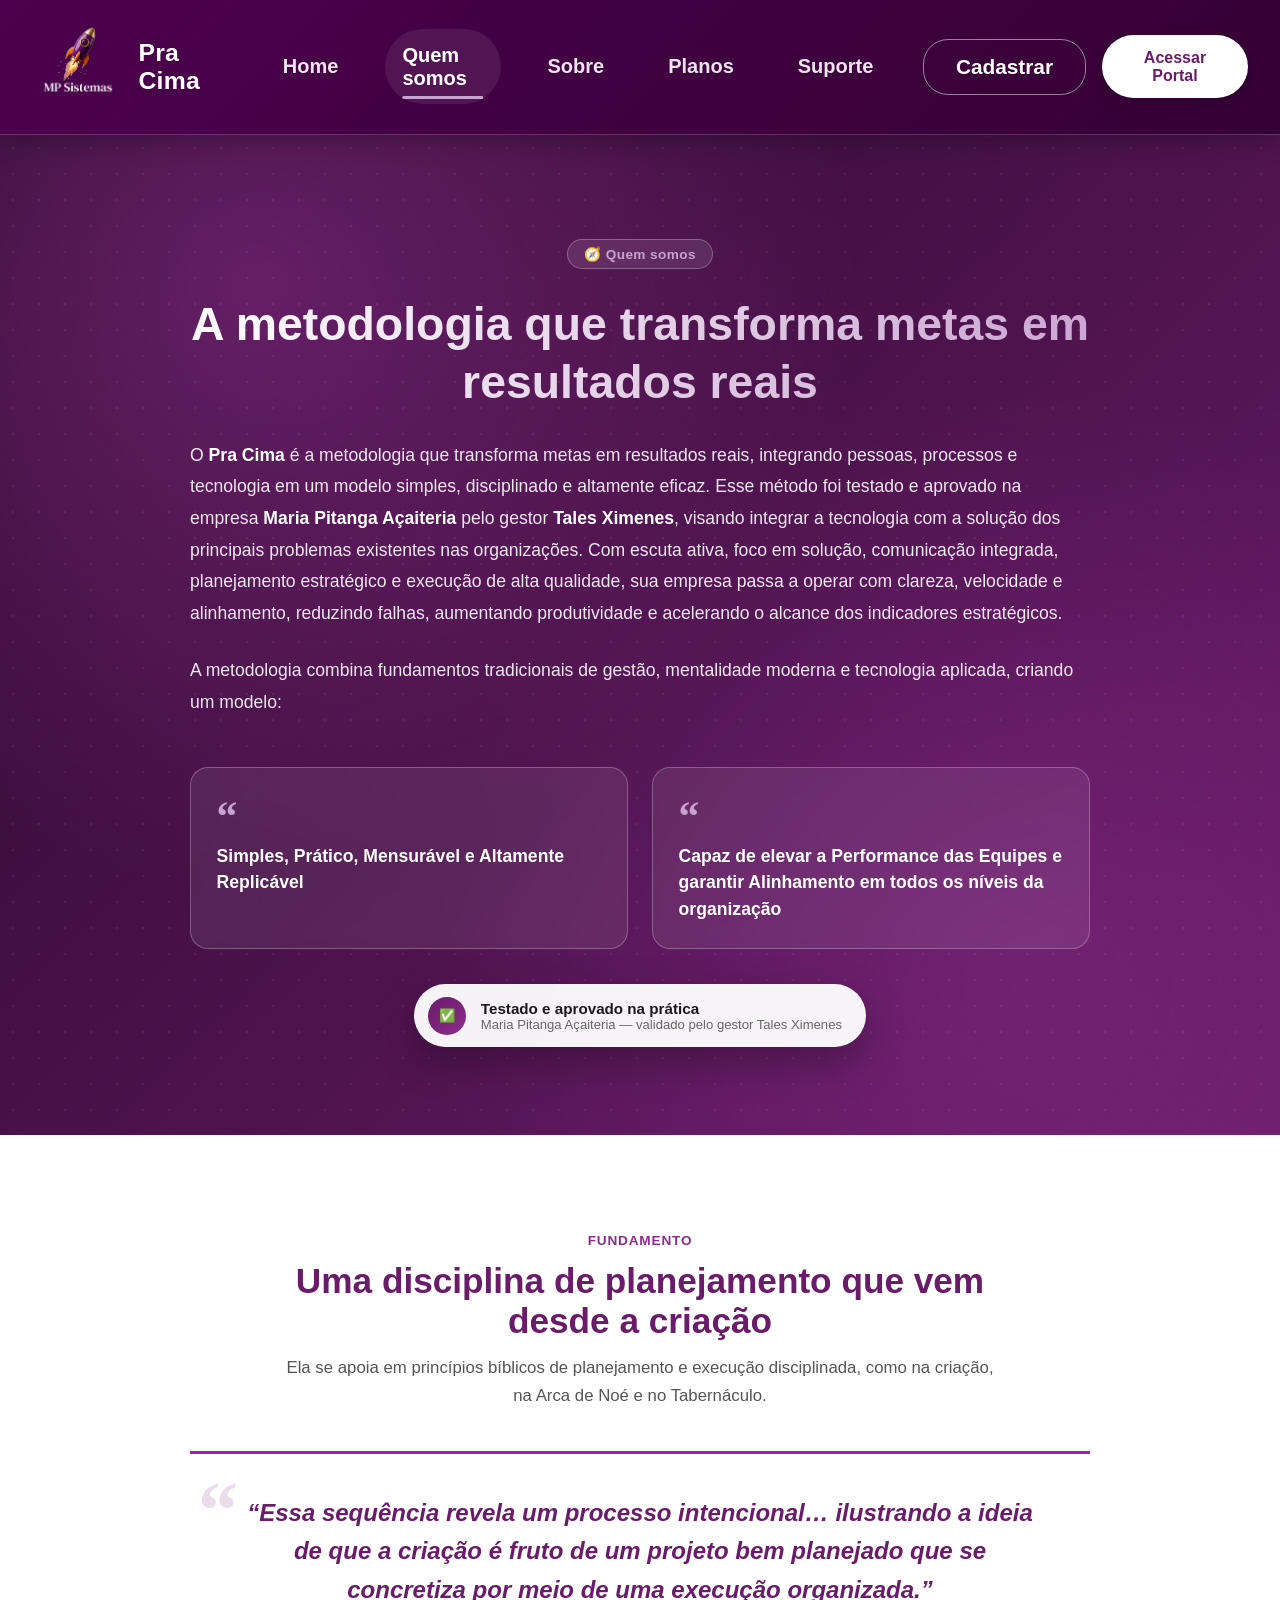
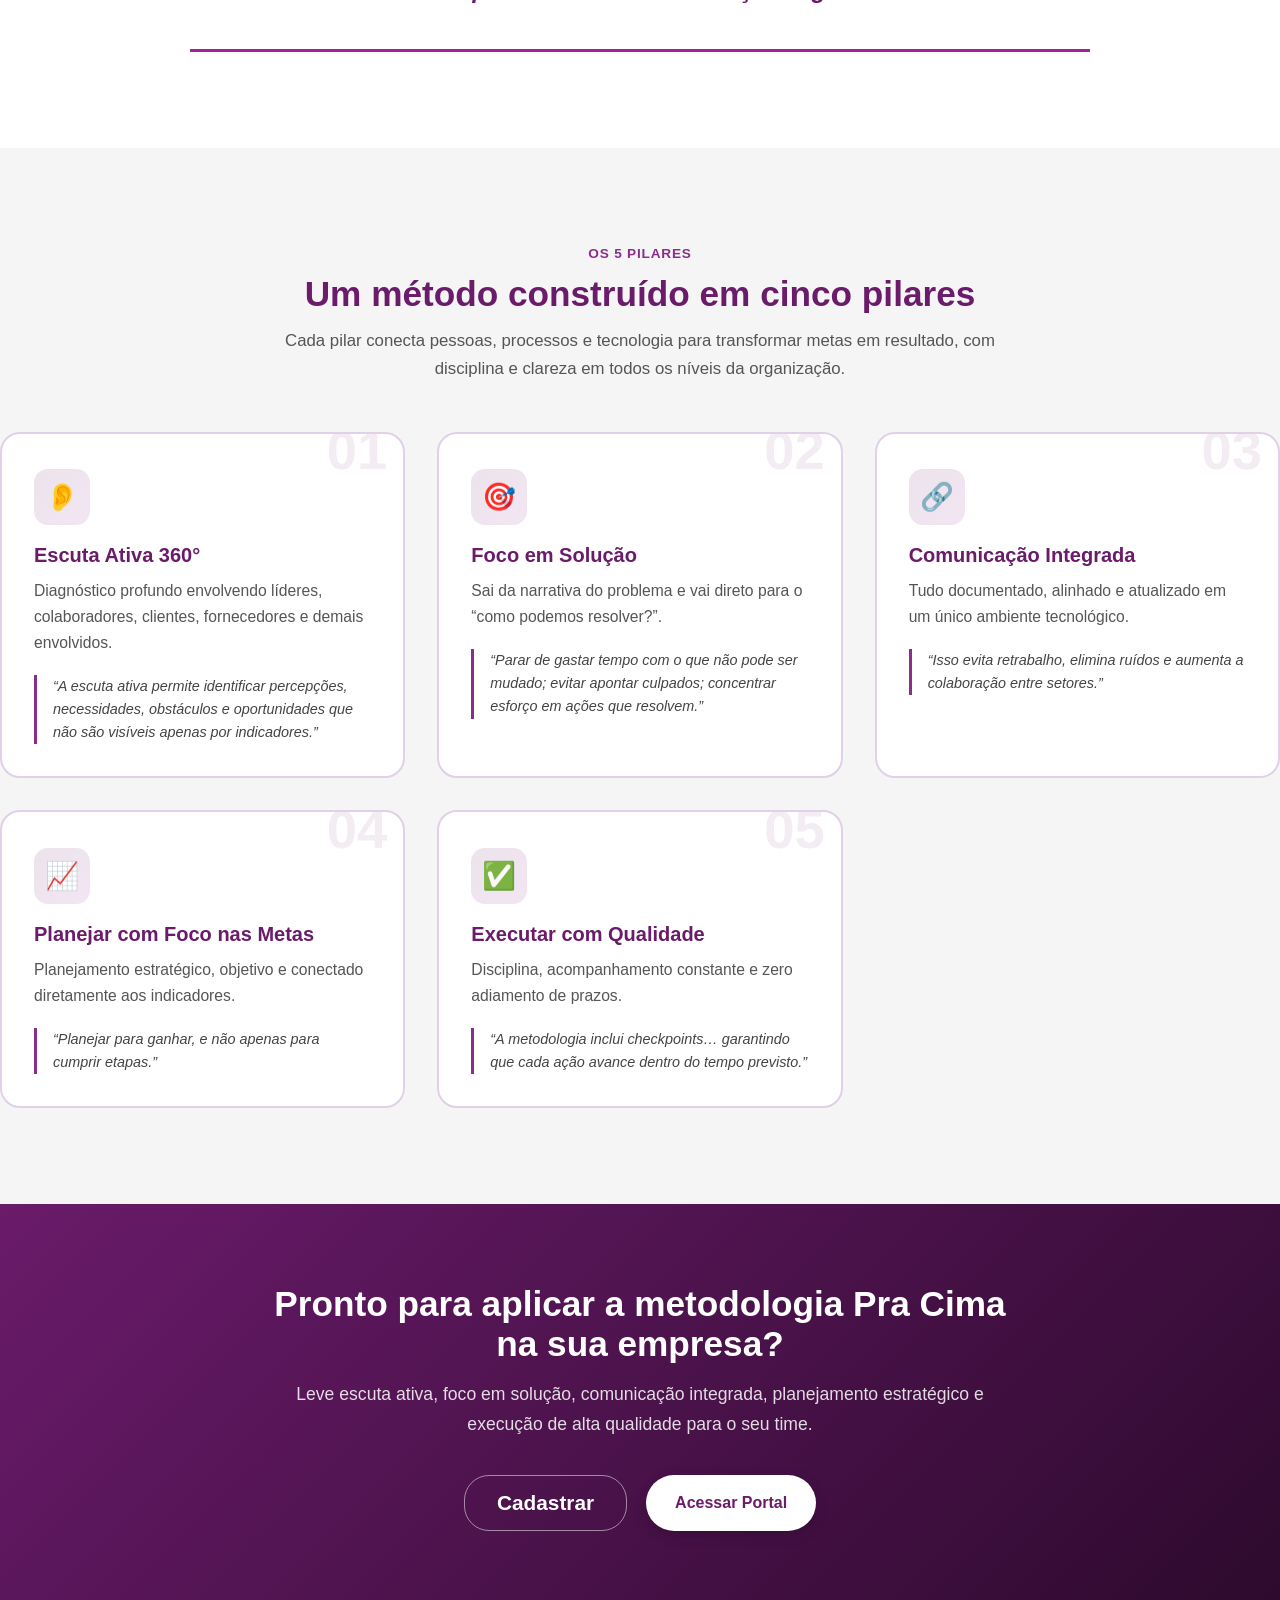
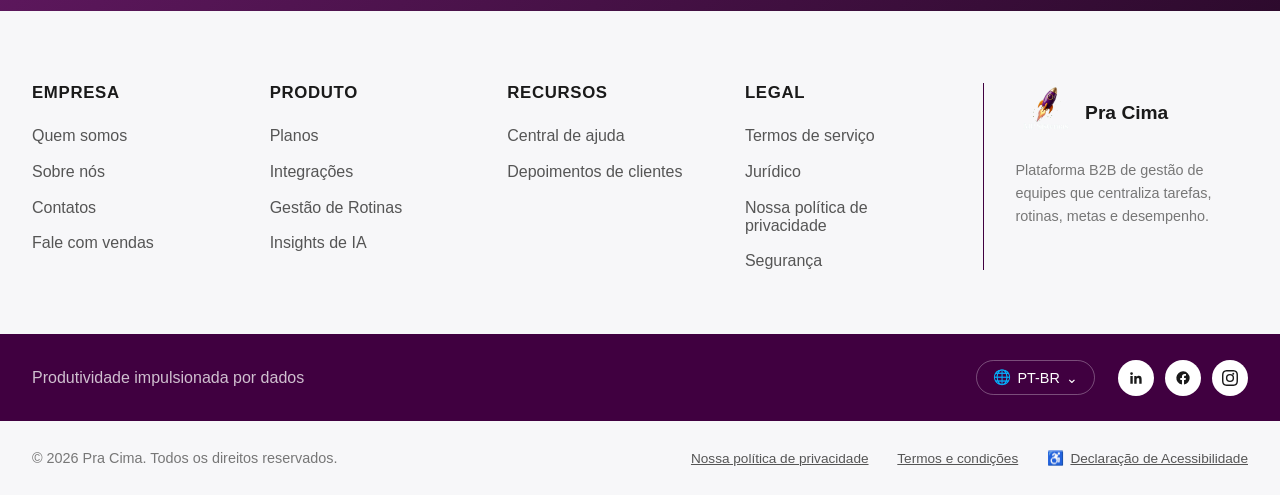
==== quemsomos.html @ 0fac8af0 "ajustes" ====
<!DOCTYPE html>
<html lang="pt-BR">
<head>
    <meta charset="UTF-8">
    <meta name="viewport" content="width=device-width, initial-scale=1.0">
    <title>Quem Somos | Pra Cima — A Metodologia</title>
    <link rel="stylesheet" href="style.css">
    <link rel="stylesheet" href="hero-styles.css">
    <link rel="stylesheet" href="sobre-styles.css">
    <link rel="stylesheet" href="quemsomos-styles.css">
</head>
<body>
    <!-- Header e Navegação -->
    <header class="header">
        <div class="container header-inner">
            <a href="index.html#home" class="logo">
                <img src="img/pracima.png" alt="Pra Cima Logo">
                <span>Pra Cima</span>
            </a>

            <nav class="navbar">
                <a href="index.html#home" class="nav-link">Home</a>
                <a href="quemsomos.html" class="nav-link active">Quem somos</a>
                <a href="sobre.html" class="nav-link">Sobre</a>
                <a href="index.html#planos" class="nav-link">Planos</a>
                <a href="index.html#contatos" class="nav-link">Suporte</a>
            </nav>

            <div class="header-actions">
                <button class="btn-cadastro">Cadastrar</button>
                <button class="btn-portal">Acessar Portal</button>
            </div>
        </div>
    </header>

    <!-- Hero Quem Somos -->
    <section class="quem-hero">
        <div class="container quem-hero-content">
            <span class="about-eyebrow">🧭 Quem somos</span>
            <h1>A metodologia que transforma metas em resultados reais</h1>

            <p class="quem-hero-lead">
                O <strong>Pra Cima</strong> é a metodologia que transforma metas em resultados reais, integrando
                pessoas, processos e tecnologia em um modelo simples, disciplinado e altamente eficaz. Esse método
                foi testado e aprovado na empresa <strong>Maria Pitanga Açaiteria</strong> pelo gestor
                <strong>Tales Ximenes</strong>, visando integrar a tecnologia com a solução dos principais problemas
                existentes nas organizações. Com escuta ativa, foco em solução, comunicação integrada, planejamento
                estratégico e execução de alta qualidade, sua empresa passa a operar com clareza, velocidade e
                alinhamento, reduzindo falhas, aumentando produtividade e acelerando o alcance dos indicadores
                estratégicos.
            </p>

            <p class="quem-hero-lead">
                A metodologia combina fundamentos tradicionais de gestão, mentalidade moderna e tecnologia aplicada,
                criando um modelo:
            </p>

            <div class="quem-quote-row">
                <blockquote class="quem-quote">
                    <span class="quem-quote-mark">“</span>
                    Simples, Prático, Mensurável e Altamente Replicável
                </blockquote>
                <blockquote class="quem-quote">
                    <span class="quem-quote-mark">“</span>
                    Capaz de elevar a Performance das Equipes e garantir Alinhamento em todos os níveis da organização
                </blockquote>
            </div>

            <div class="quem-case">
                <span class="quem-case-icon">✅</span>
                <div>
                    <strong>Testado e aprovado na prática</strong>
                    <span>Maria Pitanga Açaiteria — validado pelo gestor Tales Ximenes</span>
                </div>
            </div>
        </div>
    </section>

    <!-- Fundamento -->
    <section class="quem-foundation">
        <div class="container section-heading">
            <span class="eyebrow">Fundamento</span>
            <h2>Uma disciplina de planejamento que vem desde a criação</h2>
            <p>
                Ela se apoia em princípios bíblicos de planejamento e execução disciplinada, como na criação,
                na Arca de Noé e no Tabernáculo.
            </p>
        </div>
        <div class="container">
            <blockquote class="quem-big-quote">
                “Essa sequência revela um processo intencional… ilustrando a ideia de que a criação é fruto de um
                projeto bem planejado que se concretiza por meio de uma execução organizada.”
            </blockquote>
        </div>
    </section>

    <!-- Os 5 Pilares -->
    <section class="pillars-section">
        <div class="container section-heading">
            <span class="eyebrow">Os 5 Pilares</span>
            <h2>Um método construído em cinco pilares</h2>
            <p>
                Cada pilar conecta pessoas, processos e tecnologia para transformar metas em resultado, com
                disciplina e clareza em todos os níveis da organização.
            </p>
        </div>

        <div class="container pillars-grid">
            <div class="pillar-card">
                <span class="pillar-number">01</span>
                <div class="pillar-icon">👂</div>
                <h3>Escuta Ativa 360°</h3>
                <p>
                    Diagnóstico profundo envolvendo líderes, colaboradores, clientes, fornecedores e demais
                    envolvidos.
                </p>
                <blockquote class="pillar-quote">
                    “A escuta ativa permite identificar percepções, necessidades, obstáculos e oportunidades que
                    não são visíveis apenas por indicadores.”
                </blockquote>
            </div>

            <div class="pillar-card">
                <span class="pillar-number">02</span>
                <div class="pillar-icon">🎯</div>
                <h3>Foco em Solução</h3>
                <p>
                    Sai da narrativa do problema e vai direto para o “como podemos resolver?”.
                </p>
                <blockquote class="pillar-quote">
                    “Parar de gastar tempo com o que não pode ser mudado; evitar apontar culpados; concentrar
                    esforço em ações que resolvem.”
                </blockquote>
            </div>

            <div class="pillar-card">
                <span class="pillar-number">03</span>
                <div class="pillar-icon">🔗</div>
                <h3>Comunicação Integrada</h3>
                <p>
                    Tudo documentado, alinhado e atualizado em um único ambiente tecnológico.
                </p>
                <blockquote class="pillar-quote">
                    “Isso evita retrabalho, elimina ruídos e aumenta a colaboração entre setores.”
                </blockquote>
            </div>

            <div class="pillar-card">
                <span class="pillar-number">04</span>
                <div class="pillar-icon">📈</div>
                <h3>Planejar com Foco nas Metas</h3>
                <p>
                    Planejamento estratégico, objetivo e conectado diretamente aos indicadores.
                </p>
                <blockquote class="pillar-quote">
                    “Planejar para ganhar, e não apenas para cumprir etapas.”
                </blockquote>
            </div>

            <div class="pillar-card">
                <span class="pillar-number">05</span>
                <div class="pillar-icon">✅</div>
                <h3>Executar com Qualidade</h3>
                <p>
                    Disciplina, acompanhamento constante e zero adiamento de prazos.
                </p>
                <blockquote class="pillar-quote">
                    “A metodologia inclui checkpoints… garantindo que cada ação avance dentro do tempo previsto.”
                </blockquote>
            </div>
        </div>
    </section>

    <!-- CTA final -->
    <section class="about-cta">
        <div class="container">
            <h2>Pronto para aplicar a metodologia Pra Cima na sua empresa?</h2>
            <p>Leve escuta ativa, foco em solução, comunicação integrada, planejamento estratégico e execução de alta qualidade para o seu time.</p>
            <div class="about-cta-actions">
                <button class="btn-cadastro">Cadastrar</button>
                <button class="btn-portal">Acessar Portal</button>
            </div>
        </div>
    </section>

    <!-- Footer -->
    <footer class="footer">
        <div class="footer-columns-wrap container">
            <div class="footer-col">
                <h4 class="footer-col-title">Empresa</h4>
                <a href="quemsomos.html" class="footer-link">Quem somos</a>
                <a href="sobre.html" class="footer-link">Sobre nós</a>
                <a href="index.html#contatos" class="footer-link">Contatos</a>
                <a href="#" class="footer-link">Fale com vendas</a>
            </div>

            <div class="footer-col">
                <h4 class="footer-col-title">Produto</h4>
                <a href="index.html#planos" class="footer-link">Planos</a>
                <a href="#" class="footer-link">Integrações</a>
                <a href="#" class="footer-link">Gestão de Rotinas</a>
                <a href="#" class="footer-link">Insights de IA</a>
            </div>

            <div class="footer-col">
                <h4 class="footer-col-title">Recursos</h4>
                <a href="#" class="footer-link">Central de ajuda</a>
                <a href="#" class="footer-link">Depoimentos de clientes</a>
            </div>

            <div class="footer-col">
                <h4 class="footer-col-title">Legal</h4>
                <a href="#" class="footer-link">Termos de serviço</a>
                <a href="#" class="footer-link">Jurídico</a>
                <a href="#" class="footer-link">Nossa política de privacidade</a>
                <a href="#" class="footer-link">Segurança</a>
            </div>

            <div class="footer-col footer-col-brand">
                <div class="footer-brand">
                    <img src="img/pracima.png" alt="Pra Cima Logo">
                    <span>Pra Cima</span>
                </div>
                <p class="footer-brand-desc">Plataforma B2B de gestão de equipes que centraliza tarefas, rotinas, metas e desempenho.</p>
            </div>
        </div>

        <div class="footer-brandbar">
            <div class="footer-brandbar-inner container">
                <span class="footer-brand-tagline">Produtividade impulsionada por dados</span>

                <div class="footer-brandbar-right">
                    <div class="footer-lang">
                        <span aria-hidden="true">🌐</span>
                        <span>PT-BR</span>
                        <span aria-hidden="true">⌄</span>
                    </div>

                    <div class="footer-socials">
                        <a href="#" class="footer-social-link" aria-label="LinkedIn">
                            <svg viewBox="0 0 24 24" width="16" height="16" fill="currentColor"><path d="M20.45 20.45h-3.55v-5.57c0-1.33-.02-3.03-1.85-3.03-1.85 0-2.14 1.45-2.14 2.94v5.66H9.36V9h3.41v1.56h.05c.48-.9 1.64-1.85 3.37-1.85 3.6 0 4.27 2.37 4.27 5.45v6.29zM5.34 7.43a2.06 2.06 0 1 1 0-4.12 2.06 2.06 0 0 1 0 4.12zM7.12 20.45H3.56V9h3.56v11.45z"/></svg>
                        </a>
                        <a href="#" class="footer-social-link" aria-label="Facebook">
                            <svg viewBox="0 0 24 24" width="16" height="16" fill="currentColor"><path d="M22 12a10 10 0 1 0-11.56 9.88v-6.99H7.9V12h2.54V9.8c0-2.5 1.49-3.89 3.78-3.89 1.1 0 2.24.2 2.24.2v2.46H15.2c-1.24 0-1.63.77-1.63 1.56V12h2.78l-.44 2.89h-2.34v6.99A10 10 0 0 0 22 12z"/></svg>
                        </a>
                        <a href="#" class="footer-social-link" aria-label="Instagram">
                            <svg viewBox="0 0 24 24" width="16" height="16" fill="currentColor"><path d="M12 2.16c3.2 0 3.58.01 4.85.07 1.17.05 1.8.25 2.22.41.56.22.96.48 1.38.9.42.42.68.82.9 1.38.16.42.36 1.05.41 2.22.06 1.27.07 1.65.07 4.85s-.01 3.58-.07 4.85c-.05 1.17-.25 1.8-.41 2.22-.22.56-.48.96-.9 1.38-.42.42-.82.68-1.38.9-.42.16-1.05.36-2.22.41-1.27.06-1.65.07-4.85.07s-3.58-.01-4.85-.07c-1.17-.05-1.8-.25-2.22-.41-.56-.22-.96-.48-1.38-.9-.42-.42-.68-.82-.9-1.38-.16-.42-.36-1.05-.41-2.22-.06-1.27-.07-1.65-.07-4.85s.01-3.58.07-4.85c.05-1.17.25-1.8.41-2.22.22-.56.48-.96.9-1.38.42-.42.82-.68 1.38-.9.42-.16 1.05-.36 2.22-.41 1.27-.06 1.65-.07 4.85-.07zM12 0C8.74 0 8.33.01 7.05.07c-1.28.06-2.15.26-2.91.56-.79.31-1.46.72-2.13 1.38-.66.67-1.07 1.34-1.38 2.13-.3.76-.5 1.63-.56 2.91C.01 8.33 0 8.74 0 12s.01 3.67.07 4.95c.06 1.28.26 2.15.56 2.91.31.79.72 1.46 1.38 2.13.67.66 1.34 1.07 2.13 1.38.76.3 1.63.5 2.91.56 1.28.06 1.69.07 4.95.07s3.67-.01 4.95-.07c1.28-.06 2.15-.26 2.91-.56.79-.31 1.46-.72 2.13-1.38.66-.67 1.07-1.34 1.38-2.13.3-.76.5-1.63.56-2.91.06-1.28.07-1.69.07-4.95s-.01-3.67-.07-4.95c-.06-1.28-.26-2.15-.56-2.91-.31-.79-.72-1.46-1.38-2.13-.67-.66-1.34-1.07-2.13-1.38-.76-.3-1.63-.5-2.91-.56C15.67.01 15.26 0 12 0zm0 5.84A6.16 6.16 0 1 0 12 18.16 6.16 6.16 0 0 0 12 5.84zm0 10.16A4 4 0 1 1 12 8a4 4 0 0 1 0 8zm6.41-10.44a1.44 1.44 0 1 1-2.88 0 1.44 1.44 0 0 1 2.88 0z"/></svg>
                        </a>
                    </div>
                </div>
            </div>
        </div>

        <div class="footer-bottom container">
            <p class="footer-copy">© 2026 Pra Cima. Todos os direitos reservados.</p>

            <div class="footer-bottom-links">
                <a href="#" class="footer-legal-link">Nossa política de privacidade</a>
                <a href="#" class="footer-legal-link">Termos e condições</a>
                <span class="footer-legal-a11y">
                    <span aria-hidden="true">♿</span>
                    <a href="#" class="footer-legal-link">Declaração de Acessibilidade</a>
                </span>
            </div>
        </div>
    </footer>
</body>
</html>
---- style.css ----
* {
    margin: 0;
    padding: 0;
    box-sizing: border-box;
}

:root {
    --primary-purple: #6a1b6a;
    --secondary-purple: #8b2e8b;
    --light-purple: #c8a2d0;
    --dark-text: #1a1a1a;
    --light-text: #ffffff;
    --border-color: #a020a0;
}

body {
    font-family: 'Segoe UI', Tahoma, Geneva, Verdana, sans-serif;
    background-color: #f5f5f5;
}

/* Header e Navegação */
.header {
    background: linear-gradient(135deg, #4d004d 0%, #350035 100%);
    padding: 1.3rem 0;
    border-bottom: 1px solid rgba(200, 162, 208, 0.3);
    box-shadow: 0 4px 25px rgba(0, 0, 0, 0.3);
    position: sticky;
    top: 0;
    z-index: 100;
}

.header .container {
    display: flex;
    justify-content: space-between;
    align-items: center;
    max-width: 1400px;
    margin: 0 auto;
    padding: 0 2rem;
}

.header-inner {
    display: grid;
    grid-template-columns: auto 1fr auto;
    align-items: center;
    gap: 2rem;
}
 
.logo {
    display: flex;
    align-items: center;
    gap: 0.9rem;
    color: var(--light-text);
    font-size: 1.55rem;
    font-weight: bold;
    letter-spacing: 0.01em;
    text-decoration: none;
}

.logo img {
    height: 92px;
    width: auto;
    border-radius: 50%;
}

.navbar {
    display: flex;
    justify-content: center;
    align-items: center;
    gap: 1.8rem;
}

.nav-link {
    position: relative;
    color: rgba(255, 255, 255, 0.9);
    text-decoration: none;
    font-size: 1.25rem;
    font-weight: 600;
    padding: 0.9rem 1.1rem;
    border-radius: 999px;
    transition: all 0.25s ease;
}

.nav-link::after {
    content: '';
    position: absolute;
    left: 50%;
    bottom: 0.35rem;
    transform: translateX(-50%);
    width: 0;
    height: 3px;
    border-radius: 999px;
    background: var(--light-purple);
    transition: width 0.25s ease;
}

.nav-link:hover,
.nav-link.active {
    color: var(--light-text);
    background: rgba(255, 255, 255, 0.08);
}

.nav-link:hover::after,
.nav-link.active::after {
    width: 70%;
}

.header-actions {
    display: flex;
    align-items: center;
    gap: 1rem;
}

.btn-cadastro,
.btn-portal {
    border: none;
    cursor: pointer;
    font-weight: 700;
    border-radius: 999px;
    transition: all 0.25s ease;
}

.btn-cadastro {
    background: rgba(255, 255, 255, 0.08);
    color: rgba(255, 255, 255, 0.95);
    border: 1px solid rgba(255, 255, 255, 0.2);
    padding: 0.85rem 1.8rem;
    font-size: 1rem;
}

.btn-cadastro:hover {
    background: rgba(255, 255, 255, 0.18);
}

.btn-portal {
    background: var(--light-text);
    color: var(--primary-purple);
    padding: 0.85rem 1.8rem;
    font-size: 1rem;
    box-shadow: 0 4px 14px rgba(0, 0, 0, 0.18);
}

.btn-portal:hover {
    background: var(--light-purple);
    color: var(--light-text);
    transform: translateY(-1px);
    box-shadow: 0 8px 22px rgba(0, 0, 0, 0.25);
}

/* Hero Section */
.hero {
    position: relative;
    min-height: 100vh;
    display: flex;
    align-items: center;
    padding: 3rem 0;
    overflow: hidden;
}

.hero-background {
    position: absolute;
    top: 0;
    left: 0;
    width: 100%;
    height: 100%;
    background-size: cover;
    background-position: center;
    background-repeat: no-repeat;
    z-index: 1;
}

.hero-background::after {
    content: '';
    position: absolute;
    top: 0;
    left: 0;
    right: 0;
    bottom: 0;
    background: linear-gradient(to right, rgba(0, 0, 0, 0.3), transparent);
}

.hero .container {
    position: relative;
    z-index: 2;
    max-width: 1400px;
    margin: 0 auto;
    padding: 0 2rem;
}

.hero-content {
    display: grid;
    grid-template-columns: 1fr 1fr;
    gap: 3rem;
    align-items: center;
}

.hero-left {
    /* Conteúdo textual da hero section */
}

.hero-right {
    background: rgba(0, 0, 0, 0.7);
    border: 2px solid var(--border-color);
    border-radius: 15px;
    padding: 2rem;
    color: var(--light-text);
    display: flex;
    flex-direction: column;
    gap: 2rem;
    max-height: 90vh;
    overflow-y: auto;
}

/* Estatísticas */
.stats-section {
    display: grid;
    grid-template-columns: repeat(4, 1fr);
    gap: 1.5rem;
}

.stat-item {
    background: rgba(106, 27, 106, 0.6);
    border: 1px solid var(--border-color);
    border-radius: 10px;
    padding: 1.5rem;
    text-align: center;
}

.stat-label {
    display: block;
    font-size: 0.9rem;
    color: var(--light-purple);
    margin-bottom: 0.5rem;
}

.stat-value {
    display: block;
    font-size: 2rem;
    font-weight: bold;
    color: var(--light-text);
    margin-bottom: 0.5rem;
}

.stat-desc {
    display: block;
    font-size: 0.8rem;
    color: #ccc;
}

/* Fluxo de Processos */
.flow-section h3 {
    font-size: 1.2rem;
    margin-bottom: 1rem;
    color: var(--light-text);
}

.flow-items {
    display: flex;
    align-items: center;
    justify-content: space-between;
    gap: 0.5rem;
    flex-wrap: wrap;
}

.flow-item {
    background: rgba(106, 27, 106, 0.6);
    border: 1px solid var(--border-color);
    border-radius: 8px;
    padding: 1rem;
    text-align: center;
    flex: 1;
    min-width: 80px;
}

.flow-icon {
    display: block;
    font-size: 1.5rem;
    margin-bottom: 0.5rem;
}

.flow-item p {
    font-size: 0.85rem;
}

.flow-arrow {
    color: var(--light-purple);
    font-size: 1.5rem;
    margin: 0 0.5rem;
}

/* Tarefas Recentes */
.recent-tasks h3,
.upcoming-deadlines h3,
.top-performance h3 {
    font-size: 1.2rem;
    margin-bottom: 1rem;
    color: var(--light-text);
}

.task-list {
    list-style: none;
    display: flex;
    flex-direction: column;
    gap: 0.8rem;
}

.task-list li {
    display: flex;
    align-items: center;
    gap: 1rem;
    background: rgba(106, 27, 106, 0.6);
    border: 1px solid var(--border-color);
    padding: 1rem;
    border-radius: 8px;
}

.task-status {
    font-size: 1rem;
}

.task-status.urgent {
    color: #ff4444;
}

.task-status.warning {
    color: #ffaa00;
}

.task-status.success {
    color: #00cc66;
}

.task-name {
    flex: 1;
    font-size: 0.95rem;
}

/* Próximos Prazos */
.deadlines-list {
    display: flex;
    flex-direction: column;
    gap: 1rem;
}

.deadline-item {
    display: flex;
    gap: 1rem;
    background: rgba(106, 27, 106, 0.6);
    border: 1px solid var(--border-color);
    padding: 1rem;
    border-radius: 8px;
}

.deadline-date {
    background: var(--border-color);
    color: var(--light-text);
    padding: 0.5rem 0.8rem;
    border-radius: 5px;
    font-weight: bold;
    min-width: 50px;
    text-align: center;
}

.deadline-title {
    display: flex;
    align-items: center;
    font-size: 0.95rem;
}

/* Top Desempenho */
.performance-list {
    display: flex;
    flex-direction: column;
    gap: 1rem;
}

.performance-item {
    display: flex;
    align-items: center;
    gap: 1rem;
    background: rgba(106, 27, 106, 0.6);
    border: 1px solid var(--border-color);
    padding: 1rem;
    border-radius: 8px;
}

.perf-avatar {
    width: 50px;
    height: 50px;
    border-radius: 50%;
    object-fit: cover;
    border: 2px solid var(--border-color);
}

.perf-name {
    font-size: 0.95rem;
    color: var(--light-text);
    margin-bottom: 0.3rem;
}

.perf-tasks {
    font-size: 0.85rem;
    color: var(--light-purple);
}

/* Scroll para hero-right */
.hero-right::-webkit-scrollbar {
    width: 8px;
}

.hero-right::-webkit-scrollbar-track {
    background: rgba(106, 27, 106, 0.3);
    border-radius: 10px;
}

.hero-right::-webkit-scrollbar-thumb {
    background: var(--border-color);
    border-radius: 10px;
}

.hero-right::-webkit-scrollbar-thumb:hover {
    background: var(--light-purple);
}

/* Marketing Section */
.marketing {
    padding: 6rem 0;
    background: linear-gradient(135deg, #f5f5f5 0%, #e8e0f5 100%);
    border-top: 3px solid var(--border-color);
    border-bottom: 3px solid var(--border-color);
}

.marketing .container {
    max-width: 1400px;
    margin: 0 auto;
    padding: 0 2rem;
}

.marketing-content {
    display: grid;
    grid-template-columns: 1fr 1fr;
    gap: 4rem;
    align-items: center;
}

.marketing-left {
    display: flex;
    flex-direction: column;
    gap: 2rem;
}

.marketing-left h2 {
    font-size: 2.5rem;
    color: var(--primary-purple);
    font-weight: bold;
}

.marketing-subtitle {
    font-size: 1.3rem;
    color: var(--secondary-purple);
    font-weight: 600;
    line-height: 1.6;
}

.marketing-description {
    font-size: 1rem;
    color: #555;
    line-height: 1.8;
}

.marketing-features {
    display: grid;
    grid-template-columns: repeat(3, 1fr);
    gap: 1.5rem;
}

.feature {
    background: var(--light-text);
    border: 2px solid var(--border-color);
    border-radius: 10px;
    padding: 1.5rem;
    text-align: center;
    transition: all 0.3s ease;
}

.feature:hover {
    box-shadow: 0 8px 20px rgba(106, 27, 106, 0.2);
    transform: translateY(-5px);
}

.feature-icon {
    display: block;
    font-size: 2.5rem;
    margin-bottom: 1rem;
}

.feature h4 {
    font-size: 1.1rem;
    color: var(--primary-purple);
    margin-bottom: 0.5rem;
    font-weight: bold;
}

.feature p {
    font-size: 0.9rem;
    color: #666;
}

.btn-cta {
    background: linear-gradient(135deg, var(--primary-purple) 0%, var(--secondary-purple) 100%);
    color: var(--light-text);
    border: 2px solid var(--border-color);
    padding: 1rem 2rem;
    font-size: 1rem;
    border-radius: 25px;
    cursor: pointer;
    font-weight: bold;
    transition: all 0.3s ease;
    align-self: flex-start;
}

.btn-cta:hover {
    transform: scale(1.05);
    box-shadow: 0 8px 20px rgba(106, 27, 106, 0.3);
}

.marketing-right {
    display: flex;
    justify-content: center;
    align-items: center;
}

.marketing-image {
    width: 100%;
    max-width: 900px;
    height: auto;
    border-radius: 15px;
    border: 3px solid var(--border-color);
    box-shadow: 0 10px 30px rgba(106, 27, 106, 0.2);
}

/* Responsivo */
@media (max-width: 1024px) {
    .header .container {
        padding: 0 1.5rem;
    }

    .logo {
        gap: 0.8rem;
    }

    .logo img {
        height: 70px;
    }

    .logo span {
        font-size: 1.2rem;
    }

    .navbar {
        gap: 1.5rem;
    }

    .nav-link {
        font-size: 0.95rem;
    }

    .hero {
        min-height: 80vh;
    }

    .marketing-content {
        grid-template-columns: 1fr;
        gap: 2rem;
    }

    .marketing-features {
        grid-template-columns: repeat(2, 1fr);
    }

    .marketing-left h2 {
        font-size: 2.2rem;
    }

    .marketing-subtitle {
        font-size: 1.2rem;
    }
}

@media (max-width: 768px) {
    .header .container {
        flex-direction: column;
        gap: 1rem;
        padding: 1rem;
    }

    .logo {
        gap: 0.5rem;
        font-size: 1.2rem;
    }

    .logo img {
        height: 64px;
    }

    .navbar {
        flex-wrap: wrap;
        justify-content: center;
        gap: 1rem;
        width: 100%;
    }

    .nav-link {
        font-size: 0.9rem;
    }

    .btn-portal {
        padding: 0.6rem 1.2rem;
        font-size: 0.9rem;
    }

    .hero {
        min-height: 60vh;
        padding: 2rem 0;
    }

    .hero .container {
        padding: 0 1rem;
    }

    .hero-background {
        background-position: center right;
    }

    .marketing {
        padding: 3rem 0;
    }

    .marketing .container {
        padding: 0 1rem;
    }

    .marketing-left {
        gap: 1.5rem;
    }

    .marketing-left h2 {
        font-size: 1.8rem;
    }

    .marketing-subtitle {
        font-size: 1rem;
    }

    .marketing-description {
        font-size: 0.95rem;
    }

    .marketing-features {
        grid-template-columns: 1fr;
        gap: 1rem;
    }

    .feature {
        padding: 1.2rem;
    }

    .feature-icon {
        font-size: 2rem;
        margin-bottom: 0.8rem;
    }

    .feature h4 {
        font-size: 1rem;
    }

    .feature p {
        font-size: 0.85rem;
    }

    .btn-cta {
        padding: 0.8rem 1.5rem;
        font-size: 0.9rem;
        align-self: center;
    }

    .marketing-image {
        max-width: 300px;
        border: 2px solid var(--border-color);
    }
}

@media (max-width: 600px) {
    * {
        font-size: 14px;
    }

    .header {
        padding: 0.8rem 0;
        border: 2px solid var(--border-color);
    }

    .header .container {
        flex-direction: column;
        gap: 0.8rem;
        padding: 0.8rem;
    }

    .logo {
        gap: 0.3rem;
        font-size: 1rem;
    }

    .logo img {
        height: 56px;
    }

    .navbar {
        gap: 0.8rem;
        width: 100%;
    }

    .nav-link {
        font-size: 0.85rem;
        padding: 0.5rem;
    }

    .btn-portal {
        padding: 0.5rem 1rem;
        font-size: 0.85rem;
    }

    .hero {
        min-height: 50vh;
        padding: 1rem 0;
    }

    .hero .container {
        padding: 0 0.8rem;
    }

    .hero-background::after {
        background: linear-gradient(to right, rgba(0, 0, 0, 0.5), transparent);
    }

    .marketing {
        padding: 2rem 0;
    }

    .marketing .container {
        padding: 0 0.8rem;
    }

    .marketing-left {
        gap: 1.2rem;
    }

    .marketing-left h2 {
        font-size: 1.5rem;
        line-height: 1.3;
    }

    .marketing-subtitle {
        font-size: 0.95rem;
        line-height: 1.4;
    }

    .marketing-description {
        font-size: 0.9rem;
        line-height: 1.5;
    }

    .marketing-features {
        grid-template-columns: 1fr;
        gap: 0.8rem;
    }

    .feature {
        padding: 1rem;
    }

    .feature-icon {
        font-size: 1.8rem;
        margin-bottom: 0.5rem;
    }

    .feature h4 {
        font-size: 0.95rem;
        margin-bottom: 0.3rem;
    }

    .feature p {
        font-size: 0.8rem;
        line-height: 1.3;
    }

    .btn-cta {
        padding: 0.7rem 1.2rem;
        font-size: 0.85rem;
        width: 100%;
        align-self: stretch;
    }

    .marketing-image {
        max-width: 100%;
        max-height: 250px;
        border: 2px solid var(--border-color);
    }
}

@media (max-width: 480px) {
    .header {
        border: 2px solid var(--border-color);
    }

    .header .container {
        gap: 0.5rem;
        padding: 0.5rem;
    }

    .logo {
        gap: 0.3rem;
        font-size: 0.95rem;
    }

    .logo img {
        height: 50px;
    }

    .navbar {
        gap: 0.5rem;
    }

    .nav-link {
        font-size: 0.8rem;
        padding: 0.3rem;
    }

    .btn-portal {
        padding: 0.4rem 0.8rem;
        font-size: 0.8rem;
    }

    .hero {
        min-height: 45vh;
        padding: 0.5rem 0;
    }

    .hero .container {
        padding: 0 0.5rem;
    }

    .marketing-left h2 {
        font-size: 1.3rem;
    }

    .marketing-subtitle {
        font-size: 0.9rem;
    }

    .btn-cta {
        padding: 0.6rem 1rem;
        font-size: 0.8rem;
    }

    .marketing-image {
        max-height: 200px;
    }
}

/* Features Section */
.features-section {
    padding: 6rem 0;
    background: linear-gradient(135deg, #1a0033 0%, #330066 100%);
    border-top: 3px solid var(--border-color);
    border-bottom: 3px solid var(--border-color);
}

.features-container {
    max-width: 1400px;
    margin: 0 auto;
    padding: 0 2rem;
    display: grid;
    grid-template-columns: 1fr 1fr;
    gap: 4rem;
    align-items: flex-start;
}

/* Features Left */
.features-left {
    display: flex;
    flex-direction: column;
    gap: 2rem;
    color: var(--light-text);
}

.features-header {
    display: flex;
    flex-direction: column;
    gap: 0.5rem;
}

.features-logo {
    display: flex;
    align-items: center;
    gap: 1rem;
    font-size: 1.3rem;
    font-weight: bold;
}

.features-logo img {
    height: 50px;
    width: auto;
}

.features-subtitle {
    font-size: 0.95rem;
    color: var(--light-purple);
    font-weight: 500;
}

.features-title {
    font-size: 2.2rem;
    font-weight: bold;
    line-height: 1.4;
    color: var(--light-text);
}

.features-description {
    font-size: 0.95rem;
    line-height: 1.7;
    color: rgba(255, 255, 255, 0.85);
}

.btn-start {
    background: var(--light-text);
    color: var(--primary-purple);
    border: 2px solid var(--border-color);
    padding: 0.9rem 1.8rem;
    font-size: 1rem;
    border-radius: 25px;
    cursor: pointer;
    font-weight: bold;
    transition: all 0.3s ease;
    width: fit-content;
}

.btn-start:hover {
    background: var(--light-purple);
    color: var(--light-text);
    transform: translateX(5px);
}

.features-mockup {
    margin-top: 2rem;
}

.mockup-window {
    background: #f0f0f0;
    border-radius: 10px;
    overflow: hidden;
    box-shadow: 0 15px 40px rgba(0, 0, 0, 0.3);
}

.mockup-header {
    background: #ddd;
    padding: 0.8rem 1rem;
    display: flex;
    gap: 0.5rem;
}

.mockup-dot {
    width: 10px;
    height: 10px;
    border-radius: 50%;
    background: #ccc;
}

.mockup-content {
    padding: 1rem;
    display: flex;
    justify-content: center;
    align-items: center;
    background: #fff;
}

.mockup-img {
    width: 100%;
    height: auto;
    max-height: 350px;
    object-fit: cover;
    border-radius: 5px;
}

/* Features Right */
.features-right {
    display: flex;
    flex-direction: column;
    gap: 1.5rem;
}

.features-cards {
    display: flex;
    flex-direction: column;
    gap: 1.5rem;
}

.feature-card {
    background: var(--light-text);
    border: 2px solid var(--border-color);
    border-radius: 12px;
    padding: 1.8rem;
    transition: all 0.3s ease;
}

.feature-card:hover {
    transform: translateY(-5px);
    box-shadow: 0 10px 30px rgba(106, 27, 106, 0.3);
}

.feature-card-header {
    display: flex;
    align-items: flex-start;
    gap: 1rem;
}

.feature-icon-badge {
    display: flex;
    align-items: center;
    justify-content: center;
    width: 48px;
    height: 48px;
    flex-shrink: 0;
    border-radius: 12px;
    background: rgba(106, 27, 106, 0.08);
    font-size: 1.5rem;
}

.feature-card-text {
    display: flex;
    flex-direction: column;
    gap: 0.4rem;
}

.feature-card h3 {
    font-size: 1.2rem;
    color: var(--primary-purple);
    font-weight: bold;
}

.feature-badge {
    font-size: 0.85rem;
    color: var(--secondary-purple);
    font-weight: 600;
}

.feature-card-desc {
    font-size: 0.95rem;
    color: var(--primary-purple);
    font-weight: 600;
    line-height: 1.4;
}

.insights-card {
    position: relative;
    background: linear-gradient(135deg, #e8d5f2 0%, #f0e5ff 100%);
    overflow: hidden;
}

.feature-card-inner {
    display: flex;
    flex-direction: column;
    gap: 0.9rem;
}

.insights-header {
    display: flex;
    align-items: center;
    gap: 1rem;
}

.insights-icon-badge {
    background: rgba(255, 255, 255, 0.65);
}

.insights-header h3 {
    font-size: 1.1rem;
    margin: 0;
}

.insights-text {
    font-size: 0.85rem;
    color: var(--secondary-purple);
    font-weight: 600;
}

.insights-content {
    font-size: 0.95rem;
    color: var(--primary-purple);
    line-height: 1.5;
    max-width: 80%;
}

.ai-avatar {
    position: absolute;
    bottom: 1.4rem;
    right: 1.6rem;
    font-size: 1.8rem;
    opacity: 0.85;
}

.testimonial-card {
    background: var(--light-text);
    border: 2px solid var(--border-color);
    border-radius: 12px;
    padding: 1.8rem;
    display: flex;
    flex-direction: column;
    gap: 1.5rem;
}

.testimonial-text {
    font-size: 1.1rem;
    font-style: italic;
    color: var(--primary-purple);
    font-weight: 600;
}

.testimonial-author {
    display: flex;
    align-items: center;
    gap: 1rem;
}

.testimonial-avatar {
    width: 50px;
    height: 50px;
    border-radius: 50%;
    object-fit: cover;
    border: 2px solid var(--border-color);
}

.testimonial-name {
    font-size: 0.95rem;
    color: var(--primary-purple);
    font-weight: bold;
    margin: 0;
}

.testimonial-title {
    font-size: 0.85rem;
    color: var(--secondary-purple);
    margin: 0;
}

/* Responsive Features Section */
@media (max-width: 1024px) {
    .features-container {
        grid-template-columns: 1fr;
        gap: 2rem;
    }

    .features-title {
        font-size: 2rem;
    }

    .mockup-img {
        max-height: 300px;
    }
}

@media (max-width: 768px) {
    .features-section {
        padding: 3rem 0;
    }

    .features-container {
        padding: 0 1rem;
        gap: 1.5rem;
    }

    .features-left {
        gap: 1.5rem;
    }

    .features-title {
        font-size: 1.6rem;
        line-height: 1.3;
    }

    .features-description {
        font-size: 0.9rem;
    }

    .btn-start {
        padding: 0.8rem 1.5rem;
        font-size: 0.9rem;
    }

    .mockup-window {
        border-radius: 8px;
    }

    .mockup-img {
        max-height: 250px;
    }

    .feature-card {
        padding: 1.3rem;
    }

    .feature-card h3 {
        font-size: 1.1rem;
    }

    .feature-icon-badge {
        width: 40px;
        height: 40px;
        font-size: 1.3rem;
    }
}

@media (max-width: 600px) {
    .features-section {
        padding: 2rem 0;
    }

    .features-container {
        padding: 0 0.8rem;
    }

    .features-logo img {
        height: 40px;
    }

    .features-subtitle {
        font-size: 0.85rem;
    }

    .features-title {
        font-size: 1.4rem;
    }

    .features-description {
        font-size: 0.85rem;
        line-height: 1.5;
    }

    .btn-start {
        padding: 0.7rem 1.2rem;
        font-size: 0.85rem;
    }

    .mockup-img {
        max-height: 200px;
    }

    .feature-card {
        padding: 1rem;
    }

    .feature-card h3 {
        font-size: 1rem;
    }

    .feature-badge {
        font-size: 0.8rem;
    }

    .feature-icon-badge {
        width: 36px;
        height: 36px;
        font-size: 1.2rem;
    }

    .testimonial-text {
        font-size: 1rem;
    }

    .testimonial-avatar {
        width: 45px;
        height: 45px;
    }

    .testimonial-name {
        font-size: 0.9rem;
    }

    .testimonial-title {
        font-size: 0.8rem;
    }
}

@media (max-width: 480px) {
    .features-left {
        gap: 1rem;
    }

    .features-title {
        font-size: 1.2rem;
    }

    .features-description {
        font-size: 0.8rem;
    }

    .btn-start {
        width: 100%;
        text-align: center;
    }

    .mockup-img {
        max-height: 150px;
    }

    .feature-card {
        padding: 0.8rem;
    }

    .feature-card h3 {
        font-size: 0.95rem;
    }

    .feature-icon-badge {
        width: 32px;
        height: 32px;
        font-size: 1.1rem;
    }

    .testimonial-card {
        padding: 1rem;
    }

    .testimonial-text {
        font-size: 0.95rem;
    }

    .testimonial-avatar {
        width: 40px;
        height: 40px;
    }
}

@media (max-width: 600px) {
    * {
        font-size: 14px;
    }

    .header {
        padding: 0.8rem 0;
        border: 2px solid var(--border-color);
    }

    .header .container {
        flex-direction: column;
        gap: 0.8rem;
        padding: 0.8rem;
    }

    .logo {
        gap: 0.3rem;
        font-size: 1rem;
    }

    .logo img {
        height: 56px;
    }

    .navbar {
        gap: 0.8rem;
        width: 100%;
    }

    .nav-link {
        font-size: 0.85rem;
        padding: 0.5rem;
    }

    .btn-portal {
        padding: 0.5rem 1rem;
        font-size: 0.85rem;
    }

    .hero {
        min-height: 50vh;
        padding: 1rem 0;
    }

    .hero .container {
        padding: 0 0.8rem;
    }

    .hero-background::after {
        background: linear-gradient(to right, rgba(0, 0, 0, 0.5), transparent);
    }

    .marketing {
        padding: 2rem 0;
    }

    .marketing .container {
        padding: 0 0.8rem;
    }

    .marketing-left {
        gap: 1.2rem;
    }

    .marketing-left h2 {
        font-size: 1.5rem;
        line-height: 1.3;
    }

    .marketing-subtitle {
        font-size: 0.95rem;
        line-height: 1.4;
    }

    .marketing-description {
        font-size: 0.9rem;
        line-height: 1.5;
    }

    .marketing-features {
        grid-template-columns: 1fr;
        gap: 0.8rem;
    }

    .feature {
        padding: 1rem;
    }

    .feature-icon {
        font-size: 1.8rem;
        margin-bottom: 0.5rem;
    }

    .feature h4 {
        font-size: 0.95rem;
        margin-bottom: 0.3rem;
    }

    .feature p {
        font-size: 0.8rem;
        line-height: 1.3;
    }

    .btn-cta {
        padding: 0.7rem 1.2rem;
        font-size: 0.85rem;
        width: 100%;
        align-self: stretch;
    }

    .marketing-image {
        max-width: 100%;
        max-height: 250px;
        border: 2px solid var(--border-color);
    }
}

@media (max-width: 480px) {
    .header {
        border: 2px solid var(--border-color);
    }

    .header .container {
        gap: 0.5rem;
        padding: 0.5rem;
    }

    .logo {
        gap: 0.3rem;
        font-size: 0.95rem;
    }

    .logo img {
        height: 50px;
    }

    .navbar {
        gap: 0.5rem;
    }

    .nav-link {
        font-size: 0.8rem;
        padding: 0.3rem;
    }

    .btn-portal {
        padding: 0.4rem 0.8rem;
        font-size: 0.8rem;
    }

    .hero {
        min-height: 45vh;
        padding: 0.5rem 0;
    }

    .hero .container {
        padding: 0 0.5rem;
    }

    .marketing-left h2 {
        font-size: 1.3rem;
    }

    .marketing-subtitle {
        font-size: 0.9rem;
    }

    .btn-cta {
        padding: 0.6rem 1rem;
        font-size: 0.8rem;
    }

    .marketing-image {
        max-height: 200px;
    }

    .footer-top {
        flex-direction: column;
        gap: 2rem;
    }

    .footer-columns {
        gap: 1.5rem 2rem;
    }

    .footer-bottom {
        flex-direction: column;
        gap: 1.2rem;
        align-items: flex-start;
    }
}

/* Contato / Dúvidas */
/* Planos */
.plans-section {
    padding: 7rem 0;
    background-color: #f5f5f5;
}

.plans-container {
    max-width: 1400px;
    margin: 0 auto;
    padding: 0 2rem;
}

.plans-header {
    text-align: center;
    max-width: 700px;
    margin: 0 auto 3.5rem;
}

.plans-eyebrow {
    display: inline-flex;
    align-items: center;
    gap: 0.5rem;
    color: var(--secondary-purple);
    background: rgba(139, 46, 139, 0.1);
    border: 1px solid rgba(139, 46, 139, 0.25);
    border-radius: 999px;
    padding: 0.4rem 1rem;
    font-size: 0.85rem;
    font-weight: 600;
    letter-spacing: 0.03em;
    margin-bottom: 1.2rem;
}

.plans-header h2 {
    color: var(--dark-text);
    font-size: 2.4rem;
    line-height: 1.25;
    margin-bottom: 1rem;
}

.plans-subtitle {
    color: #555555;
    font-size: 1.1rem;
    line-height: 1.6;
}

.plans-grid {
    display: grid;
    grid-template-columns: repeat(4, 1fr);
    gap: 2rem;
    align-items: stretch;
}

.plan-card {
    position: relative;
    background: var(--light-text);
    border: 2px solid #e0d0e8;
    border-radius: 26px;
    padding: 2.8rem 2.2rem;
    text-align: center;
    display: flex;
    flex-direction: column;
    align-items: center;
    box-shadow: 0 10px 30px rgba(0, 0, 0, 0.06);
    transition: transform 0.3s ease, box-shadow 0.3s ease;
}

.plan-card:hover {
    transform: translateY(-6px);
    box-shadow: 0 20px 45px rgba(106, 27, 106, 0.15);
}

.plan-card-highlight {
    border-color: var(--primary-purple);
    box-shadow: 0 20px 50px rgba(106, 27, 106, 0.25);
    transform: scale(1.04);
}

.plan-badge {
    position: absolute;
    top: -14px;
    background: linear-gradient(135deg, var(--primary-purple) 0%, var(--secondary-purple) 100%);
    color: var(--light-text);
    font-size: 0.8rem;
    font-weight: 700;
    letter-spacing: 0.02em;
    padding: 0.4rem 1.1rem;
    border-radius: 999px;
    box-shadow: 0 6px 16px rgba(106, 27, 106, 0.4);
}

.plan-name {
    color: var(--primary-purple);
    font-size: 1.5rem;
    margin-bottom: 1rem;
}

.plan-price {
    margin-bottom: 0.6rem;
}

.plan-price-value {
    color: var(--dark-text);
    font-size: 2.2rem;
    font-weight: bold;
}

.plan-price-period {
    color: #666666;
    font-size: 1rem;
    margin-left: 0.3rem;
}

.plan-limit {
    color: #666666;
    font-size: 1.05rem;
    margin-bottom: 2rem;
}

.plan-feature {
    color: var(--secondary-purple);
    background: rgba(139, 46, 139, 0.08);
    border-radius: 999px;
    padding: 0.4rem 0.9rem;
    font-size: 0.85rem;
    font-weight: 600;
    margin-top: -1.3rem;
    margin-bottom: 1.8rem;
}

.plan-cta {
    margin-top: auto;
    width: 100%;
    background: linear-gradient(135deg, var(--primary-purple) 0%, var(--secondary-purple) 100%);
    color: var(--light-text);
    border: none;
    padding: 1rem 1.5rem;
    font-size: 1.1rem;
    font-weight: bold;
    border-radius: 30px;
    cursor: pointer;
    transition: transform 0.3s ease, box-shadow 0.3s ease;
    box-shadow: 0 8px 20px rgba(106, 27, 106, 0.3);
}

.plan-cta:hover {
    transform: translateY(-3px);
    box-shadow: 0 12px 30px rgba(106, 27, 106, 0.5);
}

@media (max-width: 1200px) {
    .plans-grid {
        grid-template-columns: repeat(2, 1fr);
    }
}

@media (max-width: 600px) {
    .plans-grid {
        grid-template-columns: 1fr;
    }

    .plan-card-highlight {
        transform: scale(1);
    }

    .plans-section {
        padding: 3.5rem 0;
    }

    .plans-header h2 {
        font-size: 1.6rem;
    }

    .plan-card {
        padding: 2.2rem 1.6rem;
    }
}

.contact-section {
    padding: 7rem 0;
    background: radial-gradient(circle at 15% 20%, rgba(139, 46, 139, 0.55) 0%, transparent 45%),
                radial-gradient(circle at 85% 80%, rgba(139, 46, 139, 0.45) 0%, transparent 45%),
                linear-gradient(135deg, #2d0a2d 0%, var(--primary-purple) 100%);
}

.contact-container {
    max-width: 1400px;
    margin: 0 auto;
    padding: 0 2rem;
    display: grid;
    grid-template-columns: 1fr 1fr;
    gap: 5rem;
    align-items: center;
}

.contact-rocket {
    display: block;
    height: 90px;
    width: auto;
    margin-bottom: 1.2rem;
    filter: drop-shadow(0 10px 20px rgba(0, 0, 0, 0.35));
}

.contact-eyebrow {
    display: inline-flex;
    align-items: center;
    gap: 0.5rem;
    color: var(--light-purple);
    background: rgba(255, 255, 255, 0.1);
    border: 1px solid rgba(255, 255, 255, 0.25);
    border-radius: 999px;
    padding: 0.4rem 1rem;
    font-size: 0.85rem;
    font-weight: 600;
    letter-spacing: 0.03em;
    margin-bottom: 1.2rem;
}

.contact-info h2 {
    color: var(--light-text);
    font-size: 2.4rem;
    line-height: 1.25;
    margin-bottom: 1.2rem;
}

.contact-lead {
    color: rgba(255, 255, 255, 0.85);
    font-size: 1.05rem;
    line-height: 1.7;
    margin-bottom: 1.8rem;
}

.contact-highlights {
    list-style: none;
    display: flex;
    flex-direction: column;
    gap: 0.9rem;
}

.contact-highlights li {
    color: var(--light-text);
    font-size: 1rem;
    display: flex;
    align-items: center;
    gap: 0.7rem;
}

.contact-highlights li::before {
    content: '✓';
    display: flex;
    align-items: center;
    justify-content: center;
    width: 24px;
    height: 24px;
    flex-shrink: 0;
    border-radius: 50%;
    background: var(--light-purple);
    color: var(--primary-purple);
    font-weight: bold;
    font-size: 0.85rem;
}

.contact-form {
    background: var(--light-text);
    border: 2px solid var(--border-color);
    border-radius: 26px;
    padding: 3.5rem;
    display: flex;
    flex-direction: column;
    box-shadow: 0 25px 60px rgba(0, 0, 0, 0.35);
    max-width: 620px;
    margin: 0 auto;
    width: 100%;
}

.contact-form-icon {
    display: flex;
    align-items: center;
    justify-content: center;
    width: 68px;
    height: 68px;
    border-radius: 16px;
    background: rgba(106, 27, 106, 0.08);
    font-size: 2.1rem;
    margin-bottom: 1.5rem;
}

.contact-form h3 {
    color: var(--primary-purple);
    font-size: 2rem;
    margin-bottom: 0.6rem;
}

.contact-form-sub {
    color: #666666;
    font-size: 1.15rem;
    margin-bottom: 2rem;
}

.contact-label {
    color: var(--dark-text);
    font-size: 1.05rem;
    font-weight: 600;
    margin-bottom: 0.6rem;
}

.contact-input,
.contact-textarea {
    width: 100%;
    border: 2px solid #e0d0e8;
    border-radius: 12px;
    padding: 1.1rem 1.3rem;
    font-size: 1.15rem;
    font-family: inherit;
    color: var(--dark-text);
    margin-bottom: 1.8rem;
    transition: border-color 0.3s ease;
}

.contact-textarea {
    resize: vertical;
    min-height: 160px;
}

.contact-input:focus,
.contact-textarea:focus {
    outline: none;
    border-color: var(--primary-purple);
}

.contact-submit {
    background: linear-gradient(135deg, var(--primary-purple) 0%, var(--secondary-purple) 100%);
    color: var(--light-text);
    border: none;
    padding: 1.3rem 2.2rem;
    font-size: 1.25rem;
    font-weight: bold;
    border-radius: 30px;
    cursor: pointer;
    transition: transform 0.3s ease, box-shadow 0.3s ease;
    box-shadow: 0 8px 20px rgba(106, 27, 106, 0.4);
}

.contact-submit:hover {
    transform: translateY(-3px);
    box-shadow: 0 12px 30px rgba(106, 27, 106, 0.6);
}

@media (max-width: 900px) {
    .contact-container {
        grid-template-columns: 1fr;
        gap: 3rem;
        text-align: center;
    }

    .contact-rocket {
        margin-left: auto;
        margin-right: auto;
    }

    .contact-eyebrow {
        margin-left: auto;
        margin-right: auto;
    }

    .contact-highlights {
        align-items: center;
    }

    .contact-form-icon {
        margin-left: auto;
        margin-right: auto;
    }
}

@media (max-width: 600px) {
    .contact-section {
        padding: 3.5rem 0;
    }

    .contact-info h2 {
        font-size: 1.6rem;
    }

    .contact-form {
        padding: 2.2rem;
    }

    .contact-form h3 {
        font-size: 1.6rem;
    }

    .contact-submit {
        font-size: 1.1rem;
        padding: 1.1rem 1.8rem;
    }
}

/* Footer */
.footer {
    background-color: #f7f7f9;
}

.footer .container {
    max-width: 1400px;
    margin: 0 auto;
    padding: 0 2rem;
}

.footer .footer-columns-wrap {
    display: grid;
    grid-template-columns: repeat(4, minmax(0, 1fr)) 1.4fr;
    gap: 3rem;
    padding: 4.5rem 2rem 4rem;
}

.footer-col {
    display: flex;
    flex-direction: column;
    gap: 1.1rem;
}

.footer-col-title {
    color: var(--dark-text);
    font-size: 1.05rem;
    font-weight: 700;
    margin: 0 0 0.4rem;
    text-transform: uppercase;
    letter-spacing: 0.04em;
}

.footer-link {
    color: #555555;
    text-decoration: none;
    font-size: 1rem;
    transition: color 0.3s ease, transform 0.2s ease;
    width: fit-content;
}

.footer-link:hover {
    color: var(--primary-purple);
    transform: translateX(3px);
}

.footer-col-brand {
    gap: 1rem;
    padding-left: 2rem;
    border-left: 1px solid rgba(64, 0, 64, 1);
}

.footer-col-brand .footer-brand {
    display: flex;
    align-items: center;
    gap: 0.6rem;
    color: var(--dark-text);
    font-size: 1.2rem;
    font-weight: bold;
}

.footer-col-brand .footer-brand img {
    height: 60px;
    width: auto;
    border-radius: 50%;
}

.footer-brand-desc {
    color: #777777;
    font-size: 0.9rem;
    line-height: 1.6;
    margin: 0;
}

.footer-brandbar {
    background-color: #400040;
}

.footer .footer-brandbar-inner {
    display: flex;
    align-items: center;
    justify-content: space-between;
    flex-wrap: wrap;
    gap: 1.2rem;
    padding-top: 1.6rem;
    padding-bottom: 1.6rem;
}

.footer-brand-tagline {
    font-weight: 500;
    font-size: 1rem;
    color: rgba(255, 255, 255, 0.75);
}

.footer-brandbar-right {
    display: flex;
    align-items: center;
    gap: 1.4rem;
}

.footer-lang {
    display: flex;
    align-items: center;
    gap: 0.4rem;
    color: var(--light-text);
    font-size: 0.9rem;
    border: 1px solid rgba(255, 255, 255, 0.3);
    border-radius: 999px;
    padding: 0.5rem 1rem;
    cursor: pointer;
    transition: border-color 0.3s ease;
}

.footer-lang:hover {
    border-color: var(--light-purple);
}

.footer-socials {
    display: flex;
    align-items: center;
    gap: 0.7rem;
}

.footer-social-link {
    display: flex;
    align-items: center;
    justify-content: center;
    width: 36px;
    height: 36px;
    border-radius: 50%;
    background: var(--light-text);
    color: var(--dark-text);
    transition: background 0.3s ease, transform 0.2s ease;
}

.footer-social-link:hover {
    background: var(--light-purple);
    transform: translateY(-3px);
}

.footer .footer-bottom {
    display: flex;
    justify-content: space-between;
    align-items: center;
    flex-wrap: wrap;
    gap: 1rem;
    padding: 1.8rem 2rem;
}

.footer-copy {
    color: #777777;
    font-size: 0.9rem;
}

.footer-bottom-links {
    display: flex;
    align-items: center;
    flex-wrap: wrap;
    gap: 1.8rem;
}

.footer-legal-link {
    color: #555555;
    text-decoration: underline;
    font-size: 0.85rem;
    transition: color 0.3s ease;
}

.footer-legal-link:hover {
    color: var(--primary-purple);
}

.footer-legal-a11y {
    display: flex;
    align-items: center;
    gap: 0.4rem;
    color: #555555;
    font-size: 0.85rem;
}

@media (max-width: 1100px) {
    .footer .footer-columns-wrap {
        grid-template-columns: repeat(3, minmax(0, 1fr));
    }

    .footer-col-brand {
        grid-column: 1 / -1;
        border-left: none;
        padding-left: 0;
        border-top: 1px solid rgba(0, 0, 0, 0.1);
        padding-top: 2rem;
        margin-top: 0.5rem;
        max-width: 480px;
    }
}

@media (max-width: 900px) {
    .footer .footer-columns-wrap {
        grid-template-columns: repeat(2, minmax(0, 1fr));
    }
}

@media (max-width: 768px) {
    .footer-brandbar-inner {
        flex-direction: column;
        align-items: flex-start;
    }

    .footer-bottom {
        flex-direction: column;
        align-items: flex-start;
    }
}

@media (max-width: 480px) {
    .footer .footer-columns-wrap {
        grid-template-columns: 1fr;
    }
}
---- hero-styles.css ----
/* Hero Text Styles */
.hero-left {
    display: flex;
    align-items: center;
    justify-content: flex-start;
}

.hero-text-content {
    display: flex;
    flex-direction: column;
    gap: 1.5rem;
    max-width: 600px;
}

.hero-headline {
    font-size: 3rem;
    font-weight: bold;
    color: var(--light-text);
    line-height: 1.3;
    text-shadow: 2px 2px 8px rgba(0, 0, 0, 0.5);
}

.hero-subtext {
    font-size: 1.3rem;
    color: rgba(255, 255, 255, 0.9);
    line-height: 1.6;
    text-shadow: 1px 1px 4px rgba(0, 0, 0, 0.5);
}

.hero-cta {
    background: linear-gradient(135deg, var(--primary-purple) 0%, var(--secondary-purple) 100%);
    color: var(--light-text);
    border: 2px solid var(--border-color);
    padding: 1rem 2.5rem;
    font-size: 1.1rem;
    border-radius: 30px;
    cursor: pointer;
    font-weight: bold;
    transition: all 0.3s ease;
    width: fit-content;
    box-shadow: 0 8px 20px rgba(106, 27, 106, 0.4);
}

.hero-cta:hover {
    transform: translateY(-3px);
    box-shadow: 0 12px 30px rgba(106, 27, 106, 0.6);
}

/* Button Styles */
.btn-cadastro {
    background: transparent;
    color: var(--light-text);
    border: 1.5px solid rgba(255, 255, 255, 0.5);
    padding: 0.95rem 2rem;
    border-radius: 25px;
    cursor: pointer;
    font-weight: bold;
    font-size: 1.3rem;
    transition: all 0.3s ease;
}

.btn-cadastro:hover {
    background: rgba(255, 255, 255, 0.1);
    border-color: var(--light-text);
    transform: translateY(-2px);
}

/* Responsive */
@media (max-width: 1024px) {
    .hero-headline {
        font-size: 2.5rem;
    }

    .hero-subtext {
        font-size: 1.1rem;
    }

    .hero-cta {
        padding: 0.9rem 2rem;
        font-size: 1rem;
    }

    .btn-cadastro {
        padding: 0.6rem 1.3rem;
        font-size: 0.95rem;
    }
}

@media (max-width: 768px) {
    .hero-headline {
        font-size: 2rem;
    }

    .hero-subtext {
        font-size: 1rem;
    }

    .hero-cta {
        padding: 0.8rem 1.5rem;
        font-size: 0.95rem;
    }

    .btn-cadastro {
        padding: 0.6rem 1.2rem;
        font-size: 0.9rem;
    }
}

@media (max-width: 600px) {
    .hero-headline {
        font-size: 1.5rem;
        line-height: 1.2;
    }

    .hero-subtext {
        font-size: 0.9rem;
    }

    .hero-cta {
        padding: 0.7rem 1.3rem;
        font-size: 0.9rem;
    }

    .btn-cadastro {
        padding: 0.5rem 1rem;
        font-size: 0.85rem;
    }
}

@media (max-width: 480px) {
    .hero-headline {
        font-size: 1.2rem;
    }

    .hero-subtext {
        font-size: 0.8rem;
    }

    .hero-cta {
        padding: 0.6rem 1rem;
        font-size: 0.8rem;
    }

    .btn-cadastro {
        padding: 0.5rem 0.8rem;
        font-size: 0.8rem;
    }
}
---- sobre-styles.css ----
/* ============ Sobre - Hero ============ */
.about-hero {
    position: relative;
    padding: 6rem 0 5rem;
    background: radial-gradient(circle at 15% 20%, rgba(139, 46, 139, 0.55) 0%, transparent 45%),
                radial-gradient(circle at 85% 10%, rgba(139, 46, 139, 0.45) 0%, transparent 45%),
                linear-gradient(135deg, #2d0a2d 0%, var(--primary-purple) 100%);
    overflow: hidden;
}

.about-hero .container {
    max-width: 1400px;
    margin: 0 auto;
    padding: 0 2rem;
}

.about-hero-content {
    display: grid;
    grid-template-columns: 1.1fr 1fr;
    gap: 3.5rem;
    align-items: center;
}

.about-eyebrow {
    display: inline-flex;
    align-items: center;
    gap: 0.5rem;
    color: var(--light-purple);
    background: rgba(255, 255, 255, 0.1);
    border: 1px solid rgba(255, 255, 255, 0.25);
    border-radius: 999px;
    padding: 0.4rem 1rem;
    font-size: 0.85rem;
    font-weight: 600;
    letter-spacing: 0.03em;
    margin-bottom: 1.4rem;
}

.about-hero-text h1 {
    color: var(--light-text);
    font-size: 2.8rem;
    line-height: 1.25;
    margin-bottom: 1.2rem;
}

.about-hero-text p {
    color: rgba(255, 255, 255, 0.85);
    font-size: 1.1rem;
    line-height: 1.75;
    margin-bottom: 2rem;
}

.about-badges {
    display: flex;
    flex-wrap: wrap;
    gap: 1rem;
}

.about-badge {
    background: rgba(255, 255, 255, 0.08);
    border: 1px solid rgba(255, 255, 255, 0.2);
    border-radius: 14px;
    padding: 1rem 1.3rem;
    min-width: 140px;
}

.about-badge strong {
    display: block;
    color: var(--light-text);
    font-size: 1.05rem;
    margin-bottom: 0.2rem;
}

.about-badge span {
    color: var(--light-purple);
    font-size: 0.85rem;
}

.about-hero-shot {
    position: relative;
    border-radius: 18px;
    overflow: hidden;
    border: 3px solid var(--border-color);
    box-shadow: 0 25px 60px rgba(0, 0, 0, 0.4);
    background: #0f0f1a;
}

.about-hero-shot img {
    display: block;
    width: 100%;
    height: auto;
}

.about-hero-shot-caption {
    position: absolute;
    bottom: 0;
    left: 0;
    right: 0;
    background: linear-gradient(to top, rgba(0,0,0,0.75), transparent);
    color: var(--light-text);
    padding: 1.5rem 1.2rem 0.9rem;
    font-size: 0.9rem;
    font-weight: 600;
}

/* ============ Módulos (linhas alternadas) ============ */
.modules-section {
    padding: 6rem 0;
    background: #f5f5f5;
}

.modules-section .container {
    max-width: 1400px;
    margin: 0 auto;
    padding: 0 2rem;
    display: flex;
    flex-direction: column;
    gap: 6rem;
}

.section-heading {
    text-align: center;
    max-width: 720px;
    margin: 0 auto 1rem;
}

.section-heading .eyebrow {
    display: inline-block;
    color: var(--secondary-purple);
    font-weight: 700;
    letter-spacing: 0.06em;
    text-transform: uppercase;
    font-size: 0.85rem;
    margin-bottom: 0.8rem;
}

.section-heading h2 {
    color: var(--primary-purple);
    font-size: 2.2rem;
    margin-bottom: 0.8rem;
}

.section-heading p {
    color: #555;
    font-size: 1.05rem;
    line-height: 1.7;
}

.module-row {
    display: grid;
    grid-template-columns: 1fr 1fr;
    gap: 3.5rem;
    align-items: center;
}

.module-row.reverse .module-image {
    order: 2;
}

.module-row.reverse .module-text {
    order: 1;
}

.module-tag {
    display: inline-block;
    background: rgba(106, 27, 106, 0.1);
    color: var(--primary-purple);
    font-weight: 700;
    font-size: 0.8rem;
    letter-spacing: 0.04em;
    text-transform: uppercase;
    border-radius: 999px;
    padding: 0.4rem 0.9rem;
    margin-bottom: 1rem;
}

.module-text h3 {
    font-size: 1.8rem;
    color: var(--primary-purple);
    margin-bottom: 1rem;
    line-height: 1.3;
}

.module-text p {
    color: #555;
    font-size: 1.02rem;
    line-height: 1.75;
    margin-bottom: 1.2rem;
}

.module-list {
    list-style: none;
    display: flex;
    flex-direction: column;
    gap: 0.7rem;
}

.module-list li {
    color: var(--dark-text);
    font-size: 0.98rem;
    display: flex;
    align-items: flex-start;
    gap: 0.6rem;
}

.module-list li::before {
    content: '✓';
    display: flex;
    align-items: center;
    justify-content: center;
    width: 22px;
    height: 22px;
    flex-shrink: 0;
    margin-top: 0.1rem;
    border-radius: 50%;
    background: var(--secondary-purple);
    color: var(--light-text);
    font-weight: bold;
    font-size: 0.75rem;
}

.module-image {
    border-radius: 16px;
    overflow: hidden;
    border: 3px solid var(--border-color);
    box-shadow: 0 15px 40px rgba(106, 27, 106, 0.25);
    background: #0f0f1a;
}

.module-image img {
    display: block;
    width: 100%;
    height: auto;
}

.module-gallery {
    display: grid;
    grid-template-columns: 1fr 1fr;
    gap: 1.2rem;
}

.module-gallery.stack-three {
    grid-template-columns: 1fr;
}

.module-gallery .module-image {
    box-shadow: 0 10px 26px rgba(106, 27, 106, 0.2);
}

/* ============ Carrossel de imagens ============ */
.module-carousel {
    position: relative;
    border-radius: 16px;
    overflow: hidden;
    border: 3px solid var(--border-color);
    box-shadow: 0 15px 40px rgba(106, 27, 106, 0.25);
    background: #0f0f1a;
}

.carousel-track {
    display: flex;
    transition: transform 0.6s ease;
}

.carousel-slide {
    flex: 0 0 100%;
    min-width: 100%;
}

.carousel-slide img {
    display: block;
    width: 100%;
    height: auto;
}

.carousel-dots {
    position: absolute;
    left: 50%;
    bottom: 1rem;
    transform: translateX(-50%);
    display: flex;
    gap: 0.5rem;
    z-index: 2;
}

.carousel-dot {
    width: 9px;
    height: 9px;
    padding: 0;
    border: none;
    border-radius: 999px;
    background: rgba(255, 255, 255, 0.45);
    cursor: pointer;
    transition: all 0.25s ease;
}

.carousel-dot:hover {
    background: rgba(255, 255, 255, 0.7);
}

.carousel-dot.active {
    width: 24px;
    background: var(--light-text);
}

/* ============ Diferenciais técnicos ============ */
.diff-section {
    padding: 6rem 0;
    background: linear-gradient(135deg, #1a0033 0%, #330066 100%);
    border-top: 3px solid var(--border-color);
    border-bottom: 3px solid var(--border-color);
}

.diff-section .container {
    max-width: 1400px;
    margin: 0 auto;
    padding: 0 2rem;
}

.diff-section .section-heading h2,
.diff-section .section-heading .eyebrow {
    color: var(--light-text);
}

.diff-section .section-heading .eyebrow {
    color: var(--light-purple);
}

.diff-section .section-heading p {
    color: rgba(255, 255, 255, 0.8);
}

.diff-grid {
    display: grid;
    grid-template-columns: repeat(3, 1fr);
    gap: 1.6rem;
    margin-top: 3rem;
}

.diff-card {
    background: var(--light-text);
    border: 2px solid var(--border-color);
    border-radius: 14px;
    padding: 1.8rem;
    transition: all 0.3s ease;
}

.diff-card:hover {
    transform: translateY(-5px);
    box-shadow: 0 10px 30px rgba(106, 27, 106, 0.35);
}

.diff-icon {
    display: flex;
    align-items: center;
    justify-content: center;
    width: 52px;
    height: 52px;
    border-radius: 12px;
    background: rgba(106, 27, 106, 0.08);
    font-size: 1.6rem;
    margin-bottom: 1rem;
}

.diff-card h4 {
    color: var(--primary-purple);
    font-size: 1.1rem;
    margin-bottom: 0.6rem;
}

.diff-card p {
    color: #555;
    font-size: 0.92rem;
    line-height: 1.6;
}

/* ============ Para quem é ============ */
.audience-section {
    padding: 6rem 0;
    background: #f5f5f5;
}

.audience-section .container {
    max-width: 1400px;
    margin: 0 auto;
    padding: 0 2rem;
}

.audience-grid {
    display: grid;
    grid-template-columns: 1fr 1fr;
    gap: 2rem;
    margin-top: 3rem;
}

.audience-card {
    background: var(--light-text);
    border: 2px solid var(--border-color);
    border-radius: 18px;
    padding: 2.4rem;
}

.audience-card .audience-icon {
    font-size: 2.4rem;
    margin-bottom: 1rem;
    display: block;
}

.audience-card h3 {
    color: var(--primary-purple);
    font-size: 1.4rem;
    margin-bottom: 0.9rem;
}

.audience-card p {
    color: #555;
    font-size: 1rem;
    line-height: 1.7;
}

/* ============ CTA final ============ */
.about-cta {
    padding: 5rem 0;
    background: linear-gradient(135deg, var(--primary-purple) 0%, #2d0a2d 100%);
    text-align: center;
}

.about-cta .container {
    max-width: 800px;
    margin: 0 auto;
    padding: 0 2rem;
}

.about-cta h2 {
    color: var(--light-text);
    font-size: 2.2rem;
    margin-bottom: 1rem;
}

.about-cta p {
    color: rgba(255, 255, 255, 0.85);
    font-size: 1.1rem;
    line-height: 1.7;
    margin-bottom: 2.2rem;
}

.about-cta-actions {
    display: flex;
    justify-content: center;
    gap: 1.2rem;
    flex-wrap: wrap;
}

/* ============ Responsivo ============ */
@media (max-width: 1024px) {
    .about-hero-content {
        grid-template-columns: 1fr;
    }

    .about-hero-text h1 {
        font-size: 2.3rem;
    }

    .module-row {
        grid-template-columns: 1fr;
        gap: 2rem;
    }

    .module-row.reverse .module-image,
    .module-row.reverse .module-text {
        order: initial;
    }

    .diff-grid {
        grid-template-columns: repeat(2, 1fr);
    }

    .audience-grid {
        grid-template-columns: 1fr;
    }
}

@media (max-width: 768px) {
    .about-hero {
        padding: 4rem 0 3rem;
    }

    .about-hero-text h1 {
        font-size: 1.9rem;
    }

    .modules-section,
    .diff-section,
    .audience-section {
        padding: 3.5rem 0;
    }

    .section-heading h2 {
        font-size: 1.7rem;
    }

    .module-text h3 {
        font-size: 1.4rem;
    }

    .diff-grid {
        grid-template-columns: 1fr;
    }

    .module-gallery {
        grid-template-columns: 1fr;
    }

    .about-badges {
        gap: 0.8rem;
    }

    .about-badge {
        flex: 1 1 calc(50% - 0.8rem);
        min-width: 130px;
    }

    .audience-card {
        padding: 1.8rem;
    }

    .about-cta {
        padding: 3.5rem 0;
    }

    .about-cta h2 {
        font-size: 1.6rem;
    }

    .about-cta p {
        font-size: 1rem;
    }
}

@media (max-width: 600px) {
    .about-hero {
        padding: 3rem 0 2.5rem;
    }

    .about-hero .container,
    .modules-section .container,
    .diff-section .container,
    .audience-section .container {
        padding: 0 1rem;
    }

    .about-eyebrow {
        font-size: 0.78rem;
        padding: 0.35rem 0.8rem;
    }

    .about-hero-text h1 {
        font-size: 1.6rem;
        line-height: 1.3;
    }

    .about-hero-text p {
        font-size: 1rem;
    }

    .about-badge {
        flex: 1 1 100%;
        padding: 0.8rem 1rem;
    }

    .about-hero-shot-caption {
        font-size: 0.8rem;
        padding: 1.2rem 1rem 0.7rem;
    }

    .section-heading h2 {
        font-size: 1.4rem;
    }

    .section-heading p {
        font-size: 0.95rem;
    }

    .module-row {
        gap: 1.5rem;
    }

    .module-text h3 {
        font-size: 1.25rem;
    }

    .module-text p,
    .module-list li {
        font-size: 0.92rem;
    }

    .modules-section .container {
        gap: 3.5rem;
    }

    .diff-card {
        padding: 1.4rem;
    }

    .audience-card {
        padding: 1.5rem;
    }

    .audience-card h3 {
        font-size: 1.2rem;
    }

    .audience-card p {
        font-size: 0.92rem;
    }

    .about-cta-actions {
        flex-direction: column;
        align-items: stretch;
    }

    .about-cta-actions .btn-cadastro,
    .about-cta-actions .btn-portal {
        width: 100%;
        text-align: center;
    }
}

@media (max-width: 400px) {
    .about-hero-text h1 {
        font-size: 1.4rem;
    }

    .about-badges {
        flex-direction: column;
    }

    .about-badge {
        min-width: 0;
    }
}
---- quemsomos-styles.css ----
/* ============ Quem Somos - Hero ============ */
.quem-hero {
    position: relative;
    padding: 6.5rem 0 5.5rem;
    background: radial-gradient(circle at 20% 15%, rgba(139, 46, 139, 0.55) 0%, transparent 45%),
                radial-gradient(circle at 80% 85%, rgba(139, 46, 139, 0.45) 0%, transparent 45%),
                linear-gradient(135deg, #2d0a2d 0%, var(--primary-purple) 100%);
    overflow: hidden;
    text-align: center;
}

.quem-hero::before {
    content: '';
    position: absolute;
    inset: 0;
    background-image: radial-gradient(rgba(255, 255, 255, 0.18) 1px, transparent 1px);
    background-size: 26px 26px;
    opacity: 0.35;
    pointer-events: none;
}

.quem-hero-content {
    position: relative;
    max-width: 900px;
    margin: 0 auto;
    display: flex;
    flex-direction: column;
    align-items: center;
}

.quem-hero-content .about-eyebrow {
    margin-bottom: 1.6rem;
}

.quem-hero-content h1 {
    color: var(--light-text);
    font-size: 2.9rem;
    line-height: 1.25;
    margin-bottom: 1.8rem;
    background: linear-gradient(120deg, #ffffff 0%, var(--light-purple) 100%);
    -webkit-background-clip: text;
    background-clip: text;
    -webkit-text-fill-color: transparent;
}

.quem-hero-lead {
    color: rgba(255, 255, 255, 0.9);
    font-size: 1.1rem;
    line-height: 1.8;
    margin-bottom: 1.6rem;
    text-align: left;
}

.quem-hero-lead strong {
    color: var(--light-text);
}

.quem-quote-row {
    display: grid;
    grid-template-columns: 1fr 1fr;
    gap: 1.5rem;
    width: 100%;
    margin: 1.4rem 0 2.2rem;
}

.quem-quote {
    position: relative;
    background: rgba(255, 255, 255, 0.08);
    border: 1px solid rgba(255, 255, 255, 0.25);
    border-radius: 18px;
    padding: 1.8rem 1.6rem 1.6rem;
    color: var(--light-text);
    font-size: 1.1rem;
    font-weight: 600;
    line-height: 1.5;
    text-align: left;
    backdrop-filter: blur(4px);
    transition: transform 0.3s ease, box-shadow 0.3s ease, border-color 0.3s ease;
}

.quem-quote:hover {
    transform: translateY(-4px);
    border-color: var(--light-purple);
    box-shadow: 0 15px 35px rgba(0, 0, 0, 0.3);
}

.quem-quote-mark {
    display: block;
    font-family: Georgia, 'Times New Roman', serif;
    font-size: 2.6rem;
    line-height: 1;
    color: var(--light-purple);
    margin-bottom: 0.3rem;
}

.quem-case {
    display: inline-flex;
    align-items: center;
    gap: 0.9rem;
    background: rgba(255, 255, 255, 0.95);
    border-radius: 999px;
    padding: 0.8rem 1.5rem 0.8rem 0.9rem;
    box-shadow: 0 15px 40px rgba(0, 0, 0, 0.3);
}

.quem-case-icon {
    display: flex;
    align-items: center;
    justify-content: center;
    width: 38px;
    height: 38px;
    border-radius: 50%;
    background: linear-gradient(135deg, var(--primary-purple) 0%, var(--secondary-purple) 100%);
    color: var(--light-text);
    font-size: 1.1rem;
    flex-shrink: 0;
}

.quem-case div {
    display: flex;
    flex-direction: column;
    text-align: left;
}

.quem-case strong {
    color: var(--dark-text);
    font-size: 0.95rem;
}

.quem-case span {
    color: #666;
    font-size: 0.82rem;
}

/* ============ Fundamento ============ */
.quem-foundation {
    padding: 6rem 0;
    background: #ffffff;
}

.quem-foundation .container:first-child {
    max-width: 720px;
}

.quem-big-quote {
    position: relative;
    max-width: 900px;
    margin: 2.5rem auto 0;
    padding: 2.5rem 3rem;
    text-align: center;
    color: var(--primary-purple);
    font-size: 1.5rem;
    font-weight: 600;
    line-height: 1.6;
    font-style: italic;
    border-top: 3px solid var(--border-color);
    border-bottom: 3px solid var(--border-color);
}

.quem-big-quote::before {
    content: '“';
    position: absolute;
    top: -0.5rem;
    left: 0.5rem;
    font-family: Georgia, 'Times New Roman', serif;
    font-size: 5rem;
    color: rgba(106, 27, 106, 0.15);
    font-style: normal;
}

/* ============ Os 5 Pilares ============ */
.pillars-section {
    padding: 6rem 0;
    background: #f5f5f5;
}

.pillars-grid {
    display: grid;
    grid-template-columns: repeat(3, 1fr);
    gap: 2rem;
    margin-top: 3rem;
}

.pillar-card {
    position: relative;
    background: var(--light-text);
    border: 2px solid #e0d0e8;
    border-radius: 20px;
    padding: 2.2rem 2rem 2rem;
    transition: transform 0.3s ease, box-shadow 0.3s ease, border-color 0.3s ease;
    overflow: hidden;
}

.pillar-card:hover {
    transform: translateY(-6px);
    border-color: var(--primary-purple);
    box-shadow: 0 20px 45px rgba(106, 27, 106, 0.2);
}

.pillar-number {
    position: absolute;
    top: -0.6rem;
    right: 1rem;
    font-size: 3.4rem;
    font-weight: 800;
    color: rgba(106, 27, 106, 0.08);
    line-height: 1;
}

.pillar-icon {
    display: flex;
    align-items: center;
    justify-content: center;
    width: 56px;
    height: 56px;
    border-radius: 14px;
    background: linear-gradient(135deg, rgba(106, 27, 106, 0.12) 0%, rgba(139, 46, 139, 0.12) 100%);
    font-size: 1.7rem;
    margin-bottom: 1.2rem;
}

.pillar-card h3 {
    color: var(--primary-purple);
    font-size: 1.25rem;
    margin-bottom: 0.7rem;
    position: relative;
}

.pillar-card > p {
    color: #555;
    font-size: 0.98rem;
    line-height: 1.65;
    margin-bottom: 1.2rem;
}

.pillar-quote {
    margin: 0;
    padding-left: 1rem;
    border-left: 3px solid var(--secondary-purple);
    color: #444;
    font-size: 0.9rem;
    font-style: italic;
    line-height: 1.6;
}

/* ============ Responsivo ============ */
@media (max-width: 1024px) {
    .quem-hero-content h1 {
        font-size: 2.3rem;
    }

    .quem-quote-row {
        grid-template-columns: 1fr;
    }

    .pillars-grid {
        grid-template-columns: repeat(2, 1fr);
    }
}

@media (max-width: 768px) {
    .quem-hero {
        padding: 4rem 0 3rem;
    }

    .quem-hero-content h1 {
        font-size: 1.9rem;
    }

    .quem-hero-lead {
        font-size: 1rem;
    }

    .quem-big-quote {
        font-size: 1.2rem;
        padding: 2rem 1.5rem;
    }

    .quem-foundation,
    .pillars-section {
        padding: 3.5rem 0;
    }

    .pillars-grid {
        grid-template-columns: 1fr;
    }
}

@media (max-width: 600px) {
    .quem-hero .container,
    .quem-foundation .container,
    .pillars-section .container {
        padding: 0 1rem;
    }

    .quem-hero-content h1 {
        font-size: 1.6rem;
        line-height: 1.3;
    }

    .quem-quote {
        font-size: 1rem;
        padding: 1.4rem 1.2rem;
    }

    .quem-case {
        flex-direction: row;
        text-align: left;
        padding: 0.7rem 1.2rem 0.7rem 0.8rem;
    }

    .quem-big-quote {
        font-size: 1.05rem;
        padding: 1.6rem 1rem;
    }

    .quem-big-quote::before {
        font-size: 3.5rem;
    }

    .pillar-card {
        padding: 1.8rem 1.5rem;
    }
}
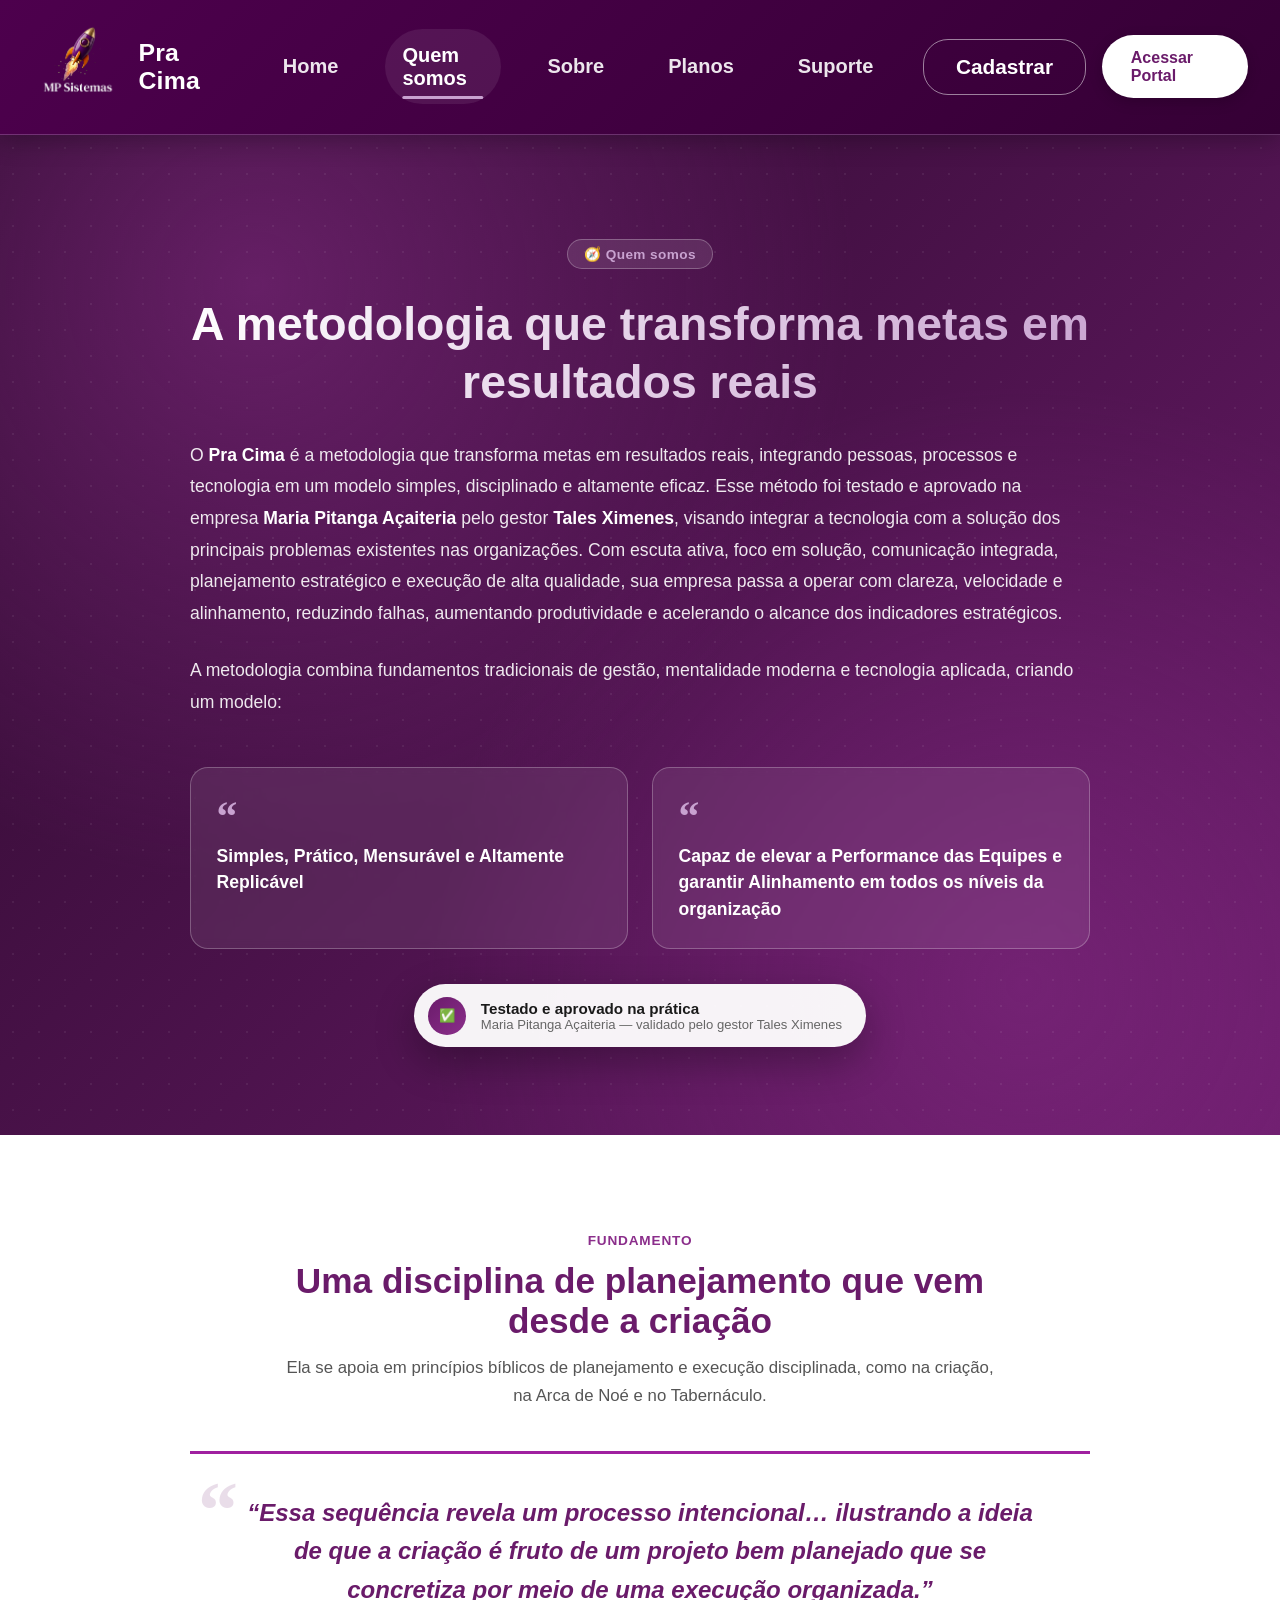
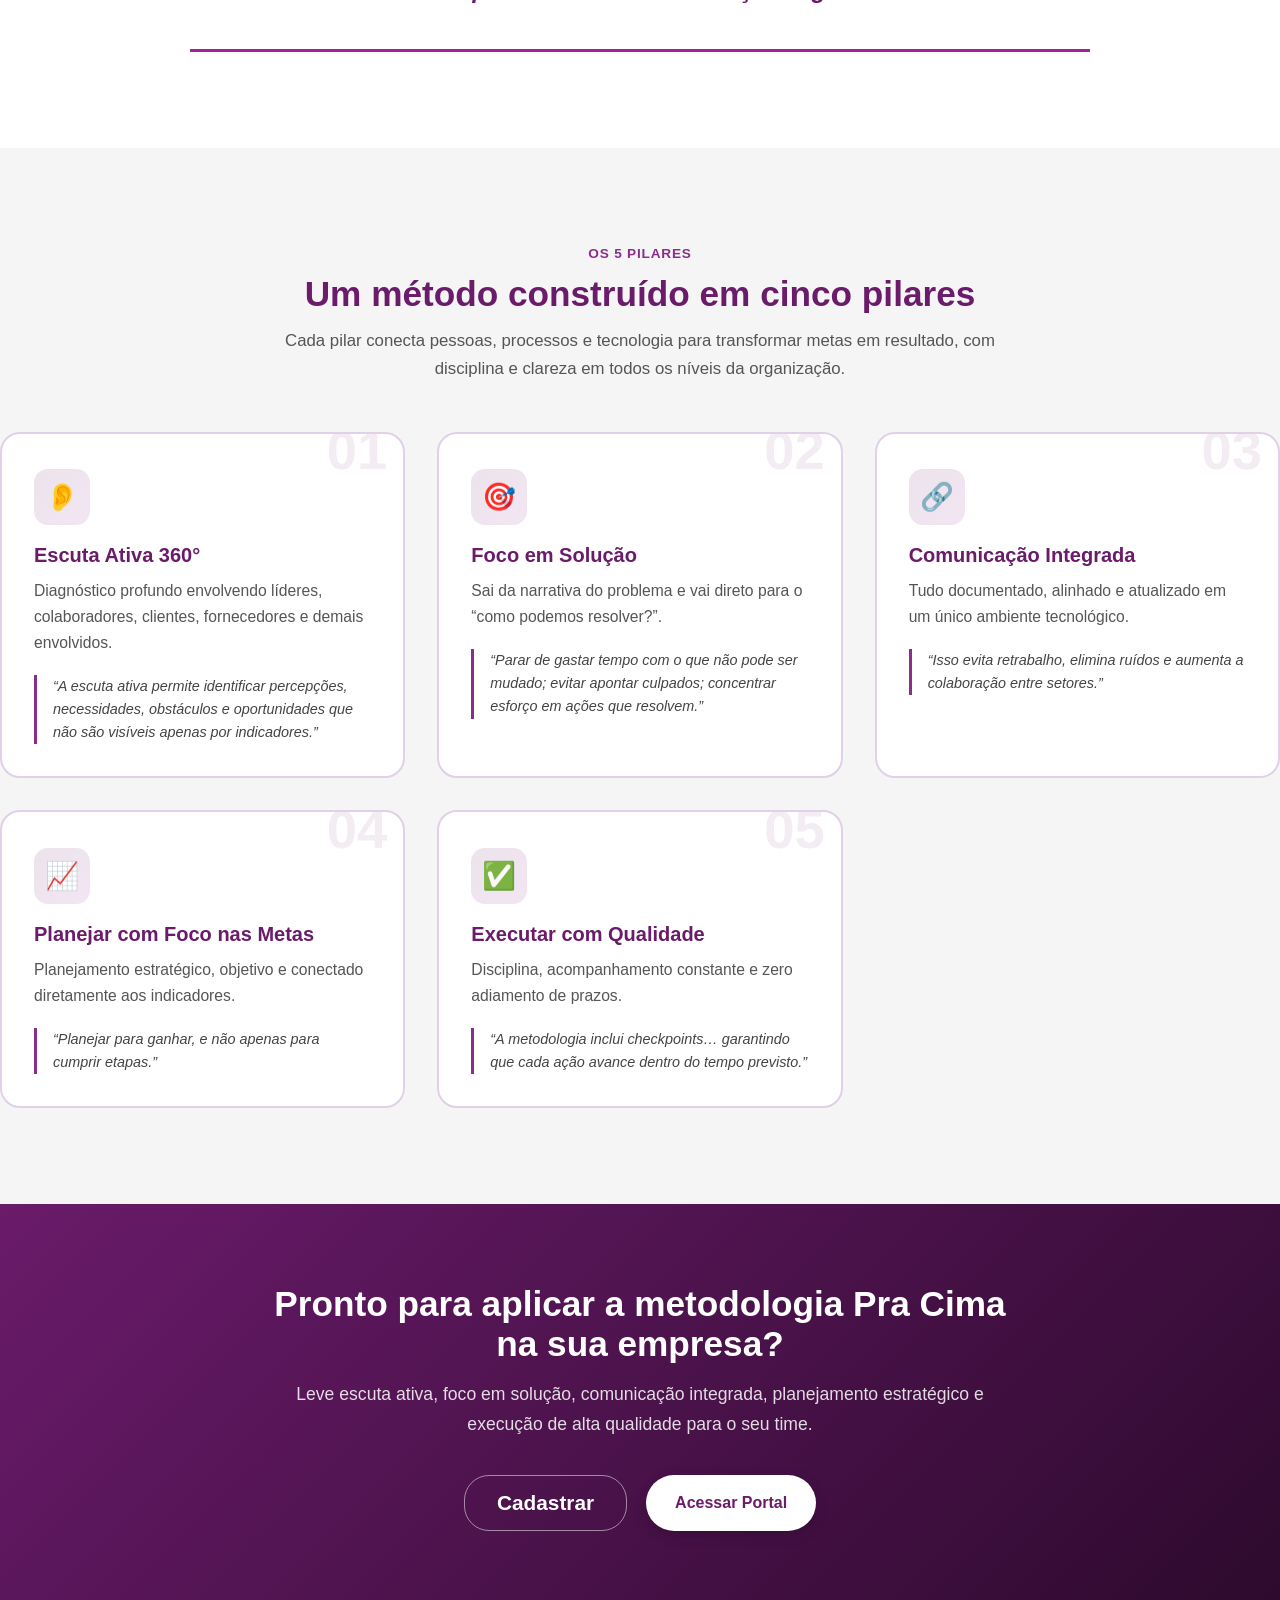
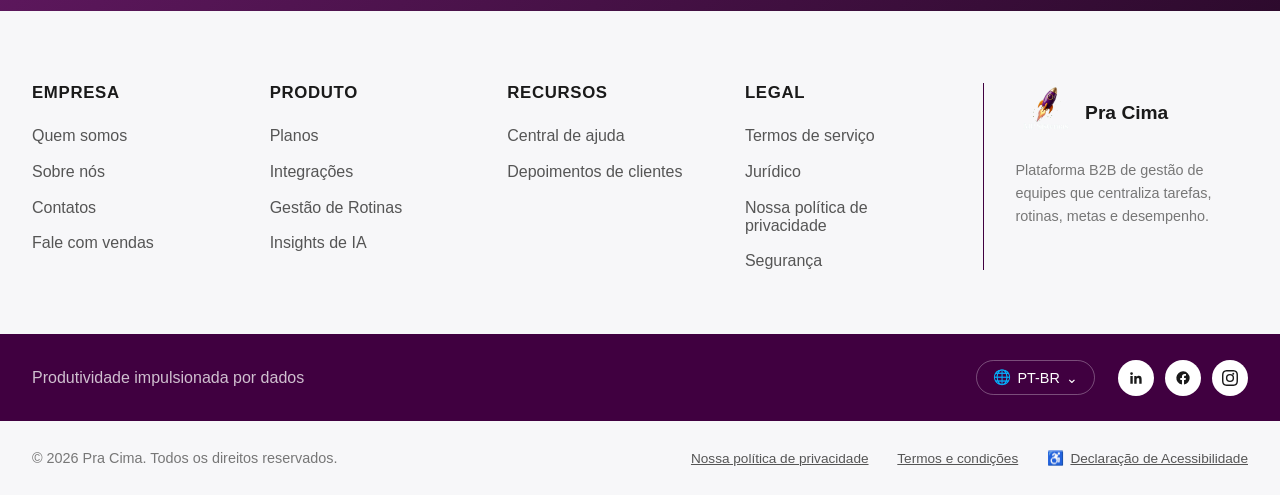
==== commit 7f3b54b5: "ajuste nas imagens e cadastro e login" ====
--- a/quemsomos.html
+++ b/quemsomos.html
@@ -27,8 +27,8 @@
             </nav>
 
             <div class="header-actions">
-                <button class="btn-cadastro">Cadastrar</button>
-                <button class="btn-portal">Acessar Portal</button>
+                <a href="logincadastro/login_maria_pitanga.html#cadastro" class="btn-cadastro">Cadastrar</a>
+                <a href="logincadastro/login_maria_pitanga.html" class="btn-portal">Acessar Portal</a>
             </div>
         </div>
     </header>
@@ -177,8 +177,8 @@
             <h2>Pronto para aplicar a metodologia Pra Cima na sua empresa?</h2>
             <p>Leve escuta ativa, foco em solução, comunicação integrada, planejamento estratégico e execução de alta qualidade para o seu time.</p>
             <div class="about-cta-actions">
-                <button class="btn-cadastro">Cadastrar</button>
-                <button class="btn-portal">Acessar Portal</button>
+                <a href="logincadastro/login_maria_pitanga.html#cadastro" class="btn-cadastro">Cadastrar</a>
+                <a href="logincadastro/login_maria_pitanga.html" class="btn-portal">Acessar Portal</a>
             </div>
         </div>
     </section>
--- a/style.css
+++ b/style.css
@@ -112,10 +112,14 @@
 
 .btn-cadastro,
 .btn-portal {
+    display: inline-flex;
+    align-items: center;
+    justify-content: center;
     border: none;
     cursor: pointer;
     font-weight: 700;
     border-radius: 999px;
+    text-decoration: none;
     transition: all 0.25s ease;
 }
 
